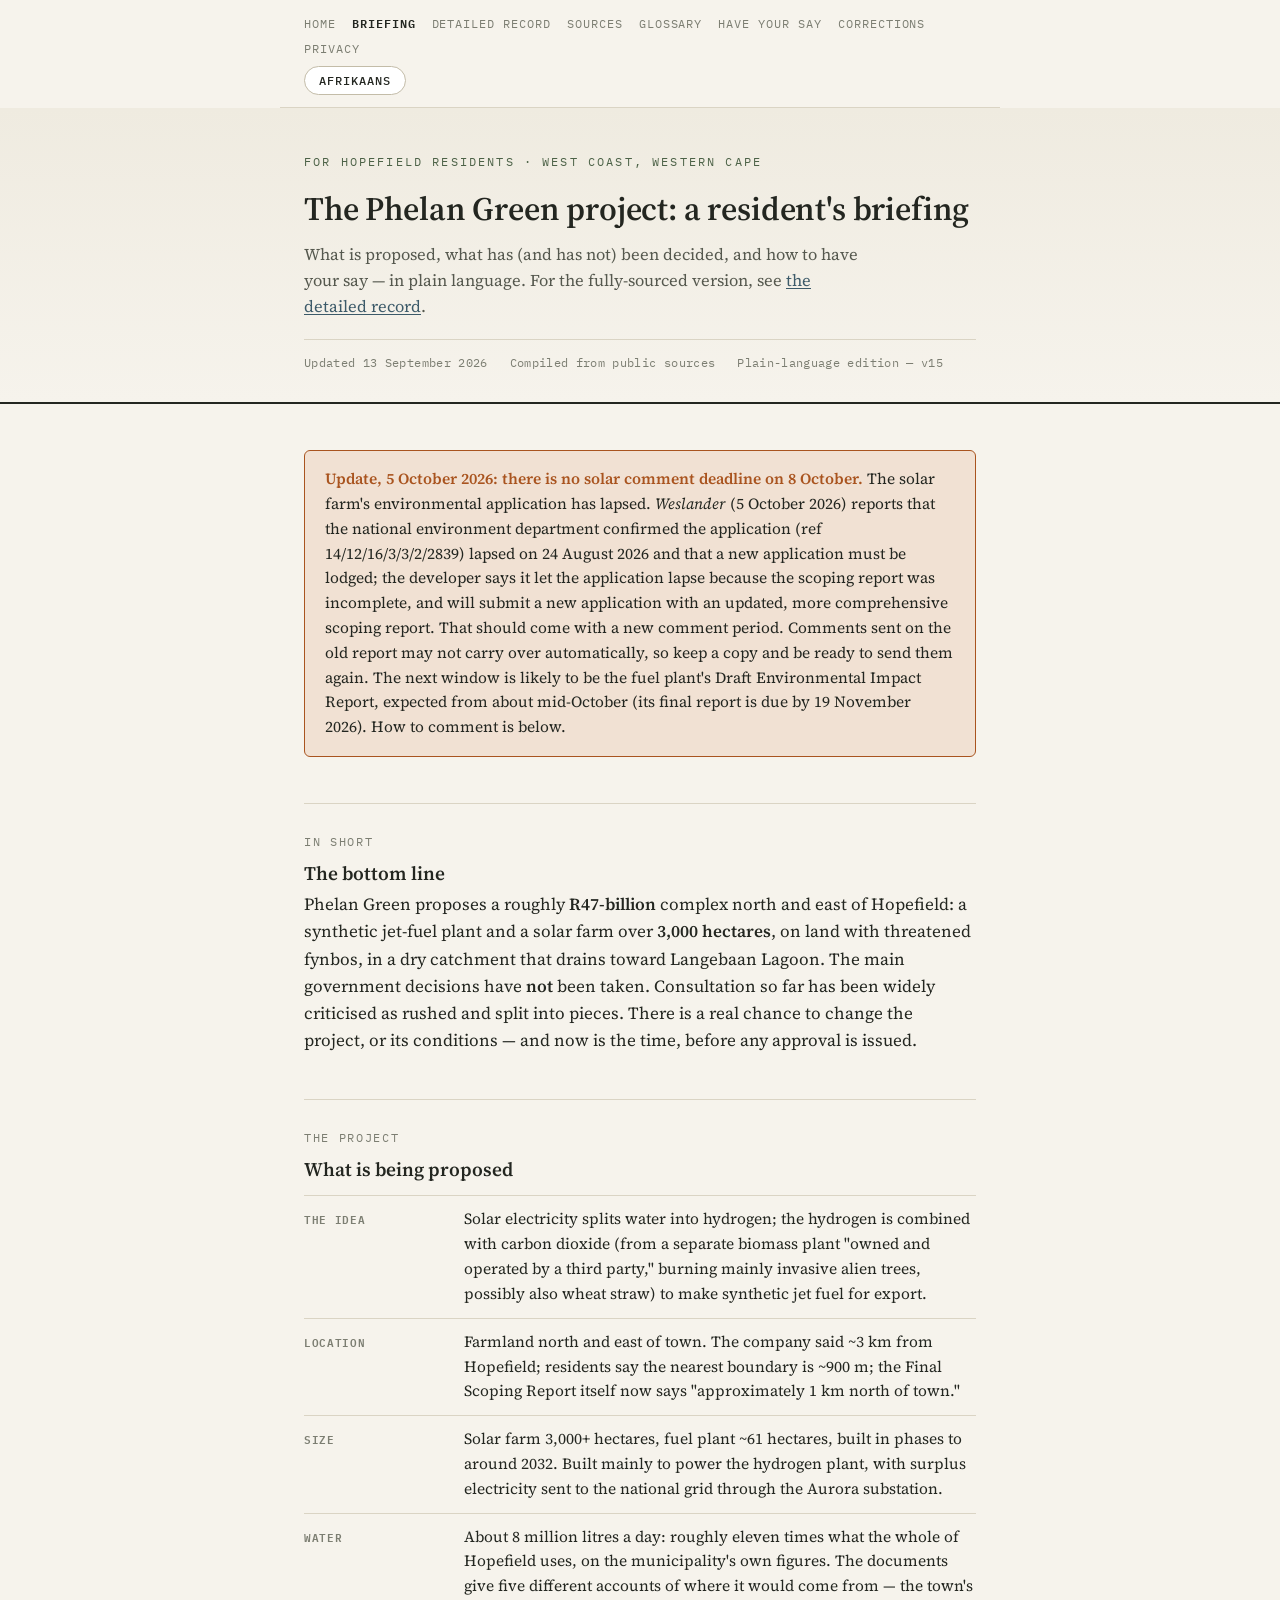
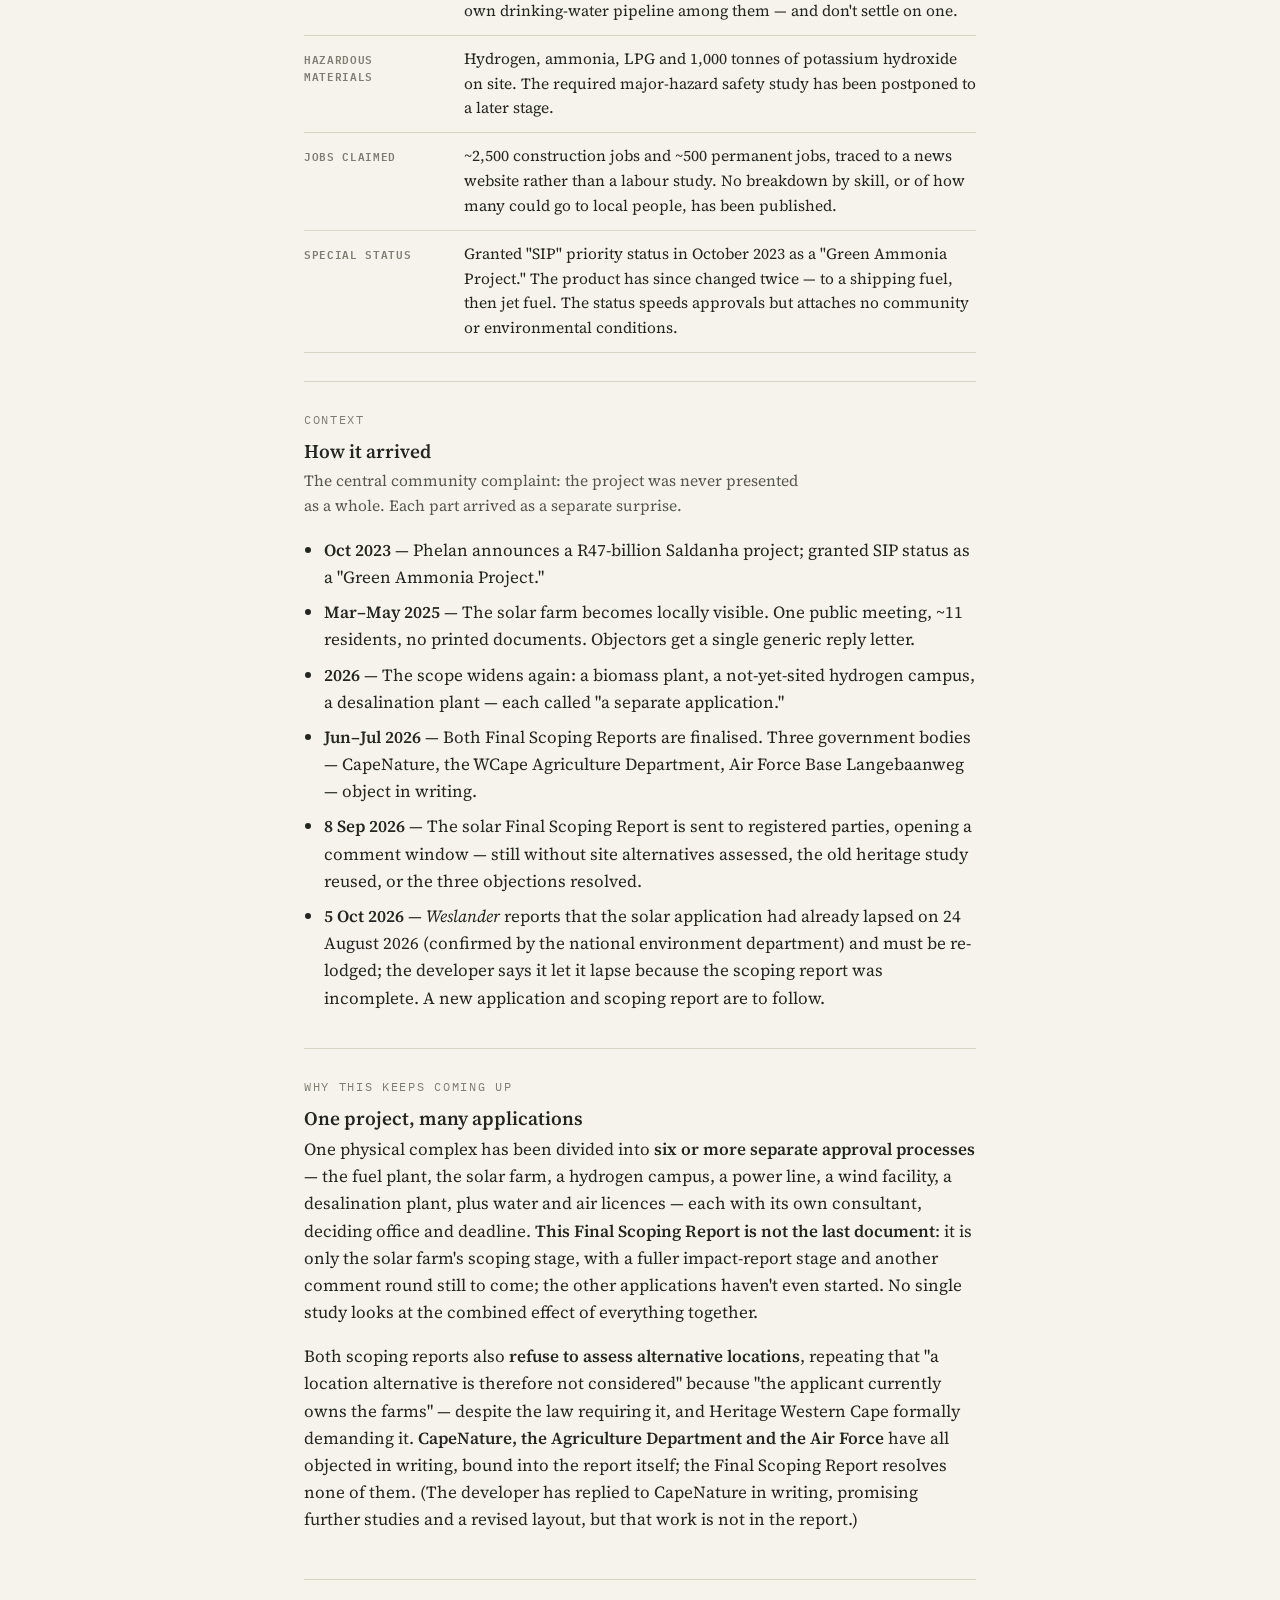
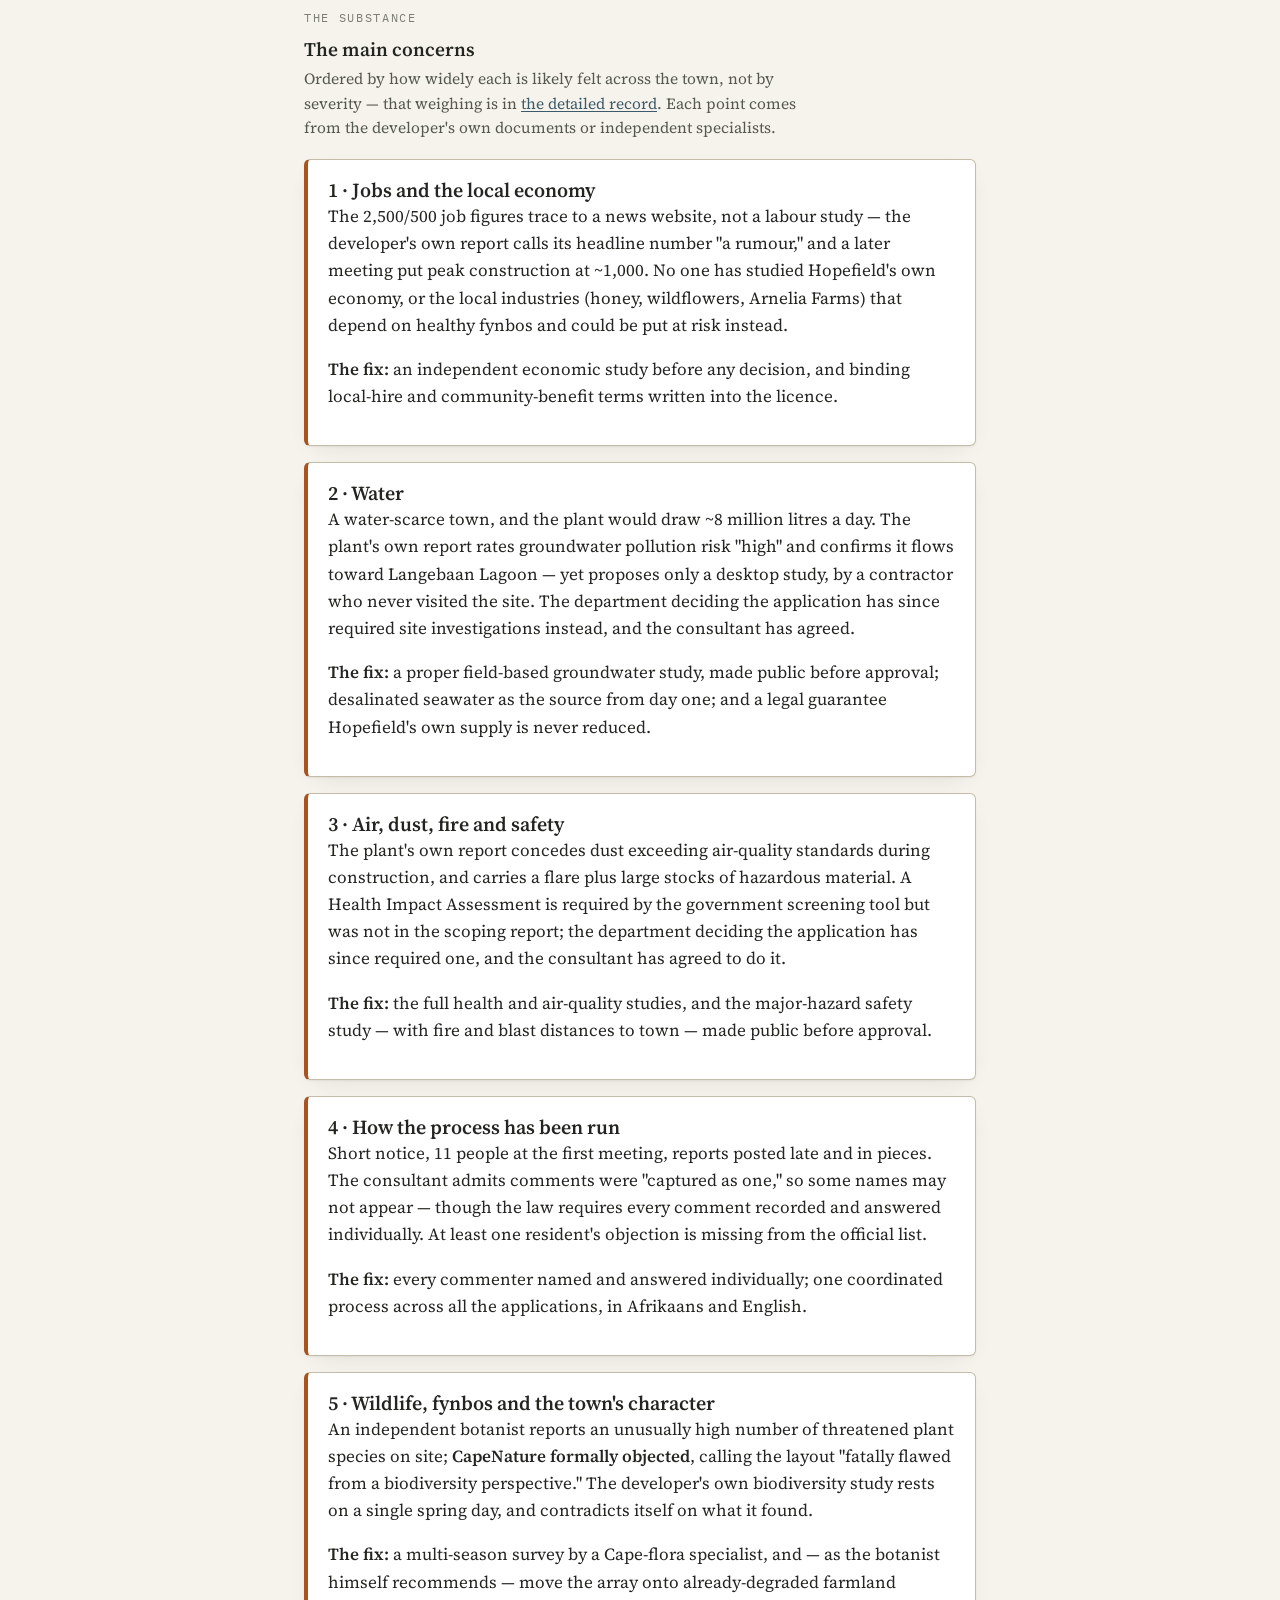
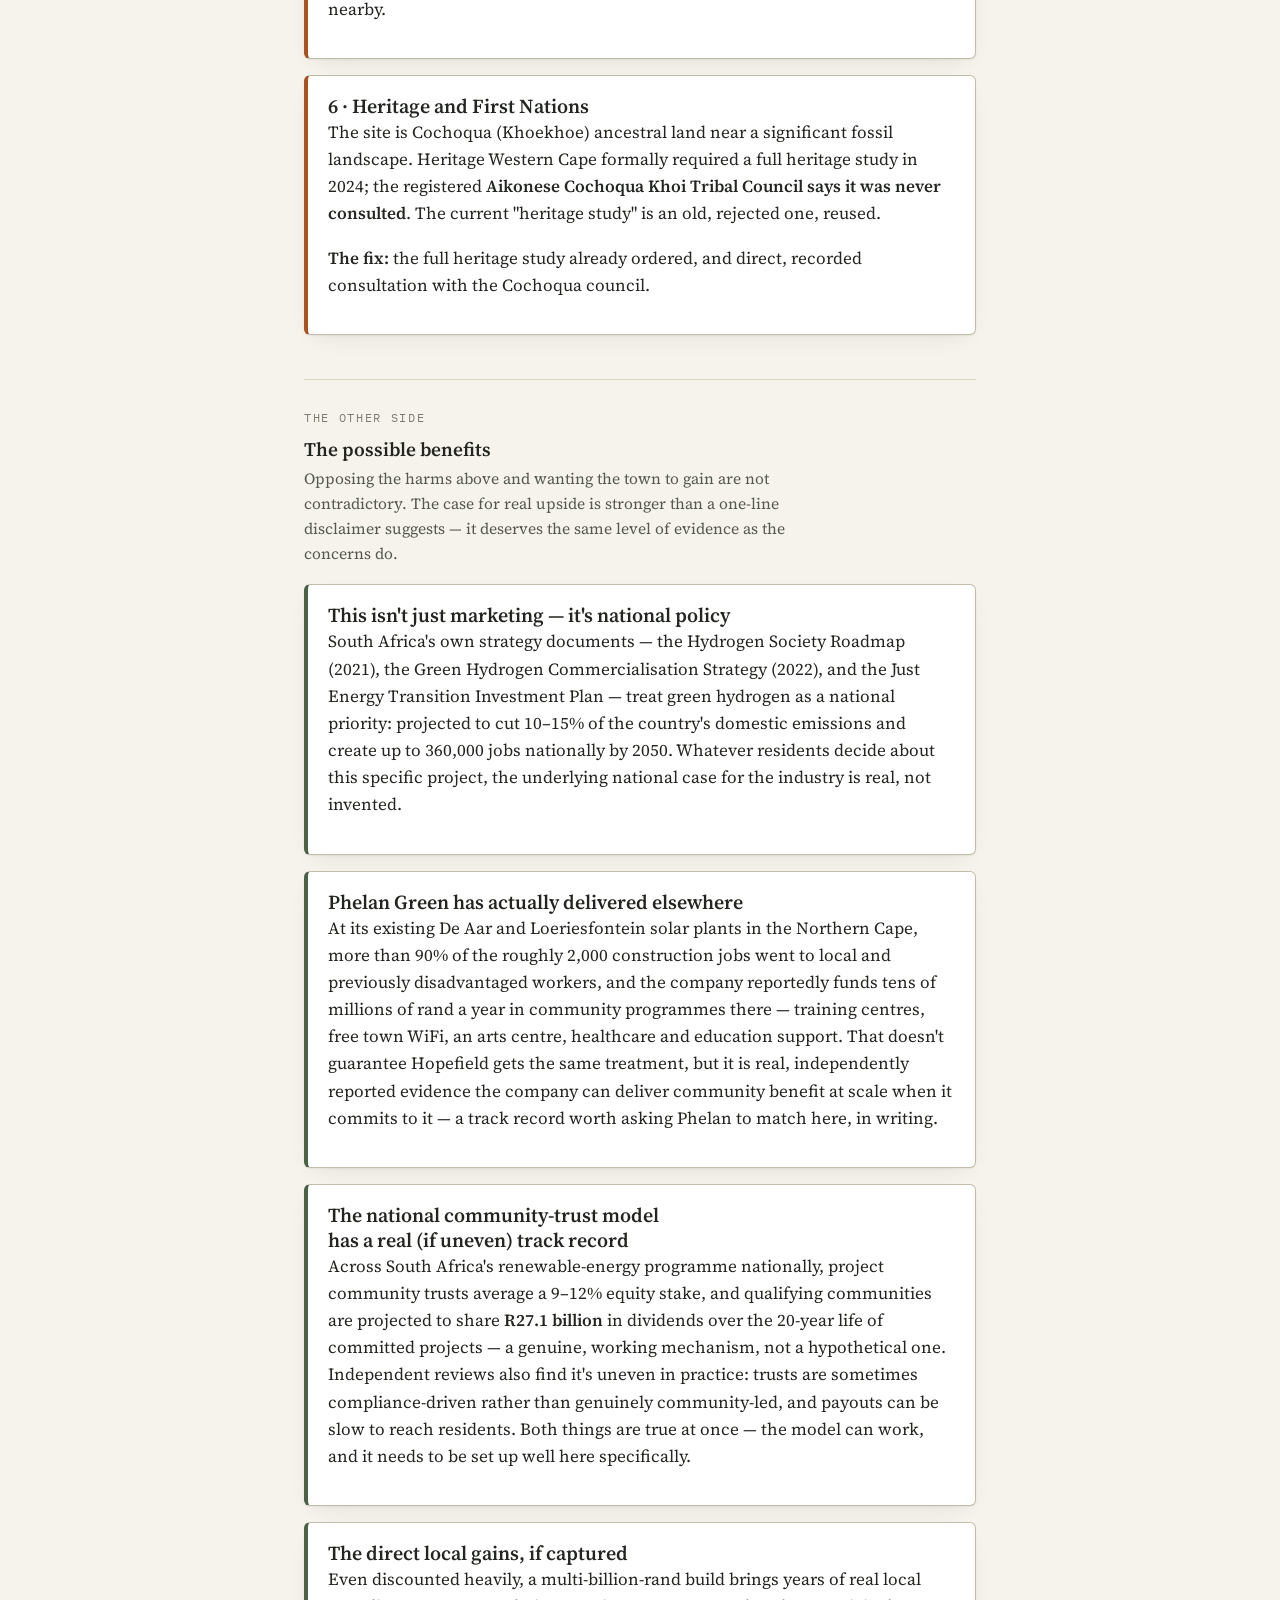
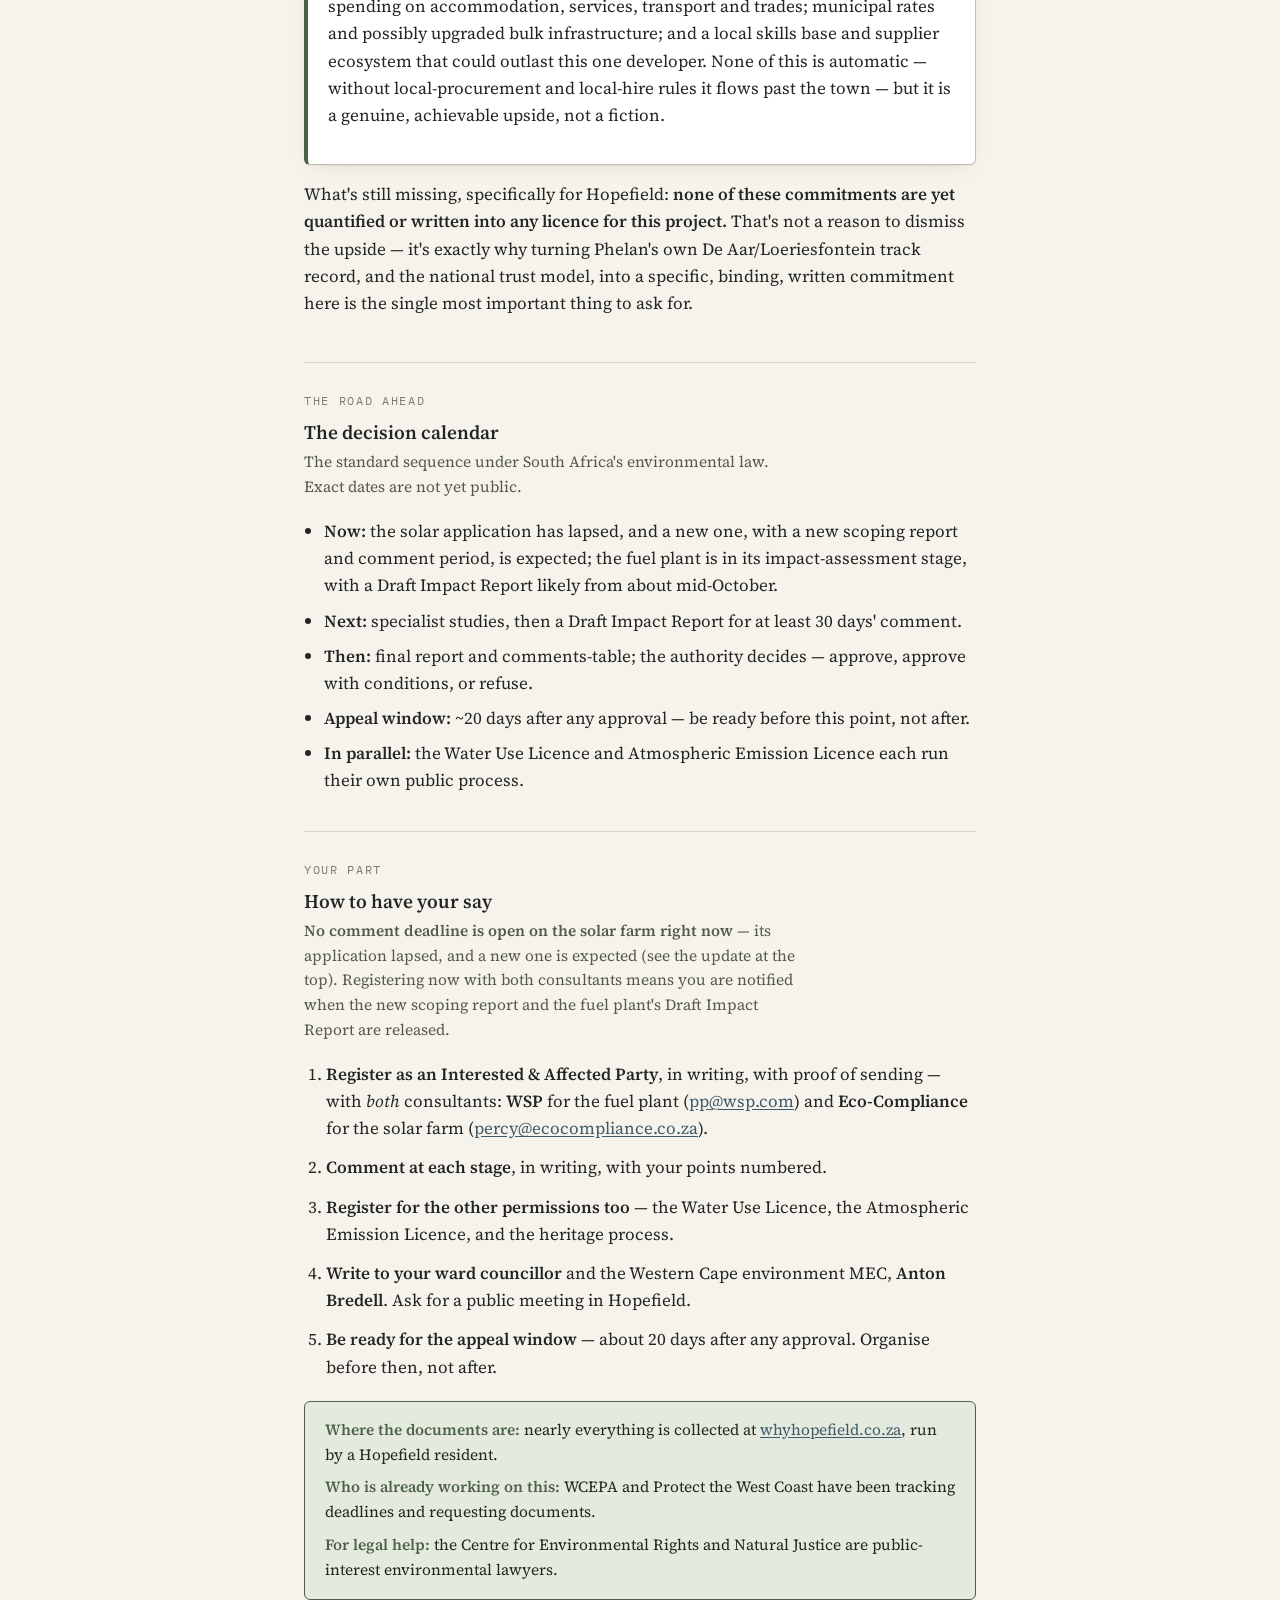
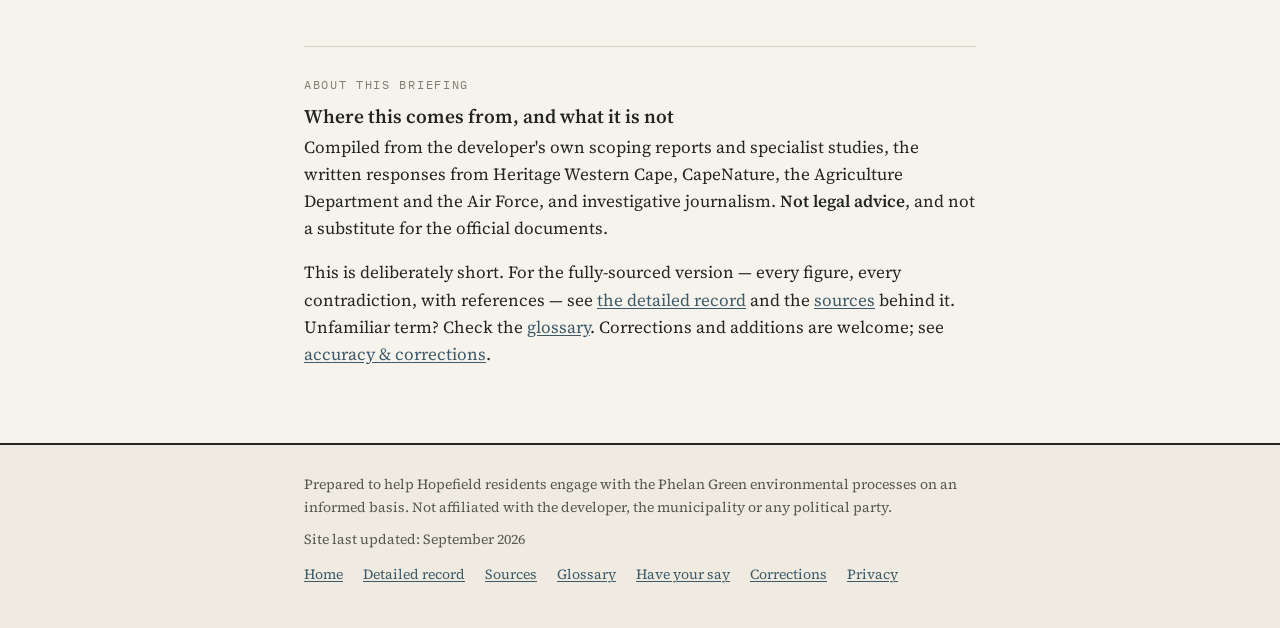
==== briefing.html @ e71d7331 "Correct water-source count, biomass description and Water Use Licence authority Water: five accounts" ====
<!doctype html>
<html lang="en">
<head>
<meta charset="utf-8">
<meta name="viewport" content="width=device-width,initial-scale=1">
<title>Hopefield Resident's Briefing</title>
<meta name="description" content="A brief, plain-language briefing for Hopefield residents on the proposed Phelan Green fuel-plant and solar development: what is proposed, what has and has not been decided, and how to take part.">
<link rel="icon" href="data:image/svg+xml,%3Csvg xmlns='http://www.w3.org/2000/svg' viewBox='0 0 100 100'%3E%3Ctext y='.9em' font-size='90'%3E%F0%9F%8C%BE%3C/text%3E%3C/svg%3E">
<link rel="preconnect" href="https://fonts.googleapis.com">
<link rel="preconnect" href="https://fonts.gstatic.com" crossorigin>
<link rel="stylesheet" href="https://fonts.googleapis.com/css2?family=Source+Serif+4:ital,opsz,wght@0,8..60,400;0,8..60,600;1,8..60,400&family=IBM+Plex+Mono:wght@400;500;600&display=swap">
<link rel="stylesheet" href="style.css">
</head>
<body>

<div class="topbar">
  <nav class="navlinks" aria-label="Site">
    <a class="home" href="index.html" lang="en">Home</a><a class="home" href="index.html" lang="af">Tuis</a>
    <a class="home" href="briefing.html" aria-current="page" lang="en">Briefing</a><a class="home" href="briefing.html" aria-current="page" lang="af">Oorsig</a>
    <a class="home" href="the-record.html" lang="en">Detailed record</a><a class="home" href="the-record.html" lang="af">Gedet. rekord</a>
    <a class="home" href="sources.html" lang="en">Sources</a><a class="home" href="sources.html" lang="af">Bronne</a>
    <a class="home" href="glossary.html" lang="en">Glossary</a><a class="home" href="glossary.html" lang="af">Woordelys</a>
    <a class="home" href="have-your-say.html" lang="en">Have your say</a><a class="home" href="have-your-say.html" lang="af">Laat jou stem hoor</a>
    <a class="home" href="corrections.html" lang="en">Corrections</a><a class="home" href="corrections.html" lang="af">Regstellings</a>
    <a class="home" href="privacy.html" lang="en">Privacy</a><a class="home" href="privacy.html" lang="af">Privaatheid</a>
  </nav>
  <button class="langbtn" id="langToggle" type="button" aria-label="Switch language">Afrikaans</button>
</div>

<header class="mast">
  <div class="mast-inner">
    <p class="kicker" lang="en">For Hopefield residents &middot; West Coast, Western Cape</p>
    <p class="kicker" lang="af">Vir Hopefield-inwoners &middot; Weskus, Wes-Kaap</p>
    <h1 class="title">
      <span lang="en">The Phelan Green project: a resident's briefing</span>
      <span lang="af">Die Phelan Green-projek: 'n inwoner-oorsig</span>
    </h1>
    <p class="standfirst">
      <span lang="en">What is proposed, what has (and has not) been decided, and how to have your say &mdash; in plain language. For the fully-sourced version, see <a href="the-record.html">the detailed record</a>.</span>
      <span lang="af">Wat voorgestel word, wat reeds (en nog nie) besluit is (nie), en hoe om jou s&ecirc; te s&ecirc; &mdash; in eenvoudige taal. Vir die weergawe met volledige bronverwysings, sien <a href="the-record.html">die gedetailleerde rekord</a>.</span>
    </p>
    <div class="mast-meta">
      <span lang="en">Updated 13 September 2026</span><span lang="af">Opgedateer 13 September 2026</span>
      <span lang="en">Compiled from public sources</span><span lang="af">Saamgestel uit openbare bronne</span>
      <span lang="en">Plain-language edition &mdash; v15</span><span lang="af">Uitgawe in eenvoudige taal &mdash; v15</span>
    </div>
  </div>
</header>

<div class="wrap">
<main>

  <section id="how">
    <div class="callout warn">
      <p style="margin:0" lang="en"><strong>Update, 5 October 2026: there is no solar comment deadline on 8 October.</strong> The solar farm's environmental application has lapsed. <em>Weslander</em> (5 October 2026) reports that the national environment department confirmed the application (ref 14/12/16/3/3/2/2839) lapsed on 24 August 2026 and that a new application must be lodged; the developer says it let the application lapse because the scoping report was incomplete, and will submit a new application with an updated, more comprehensive scoping report. That should come with a new comment period. Comments sent on the old report may not carry over automatically, so keep a copy and be ready to send them again. The next window is likely to be the fuel plant's Draft Environmental Impact Report, expected from about mid-October (its final report is due by 19 November 2026). How to comment is below.</p>
      <p style="margin:8px 0 0" lang="af"><strong>Bywerking, 5 Oktober 2026: daar is geen sperdatum vir sonplaas-kommentaar op 8 Oktober nie.</strong> Die sonplaas se omgewingsaansoek het verval. <em>Weslander</em> (5 Oktober 2026) berig dat die nasionale omgewingsdepartement bevestig het dat die aansoek (verw. 14/12/16/3/3/2/2839) op 24 Augustus 2026 verval het en dat 'n nuwe aansoek ingedien moet word; die ontwikkelaar s&ecirc; hy het die aansoek laat verval omdat die bestekverslag onvolledig was, en sal 'n nuwe aansoek met 'n bygewerkte, meer omvattende bestekverslag indien. Dit behoort met 'n nuwe kommentaartydperk gepaard te gaan. Kommentaar wat op die ou verslag gestuur is, word dalk nie outomaties oorgedra nie, so hou 'n afskrif en wees gereed om dit weer te stuur. Die volgende venster is waarskynlik die brandstof-aanleg se Konsep-omgewingsimpakverslag, wat vanaf omstreeks middel Oktober verwag word (sy finale verslag moet teen 19 November 2026 ingedien word). Hoe om kommentaar te lewer, is hieronder.</p>
    </div>
  </section>

  <section id="bottomline">
    <p class="eyebrow" lang="en">In short</p>
    <p class="eyebrow" lang="af">Kortliks</p>
    <h2 class="sec" lang="en">The bottom line</h2>
    <h2 class="sec" lang="af">Kort opsomming</h2>
    <p lang="en">Phelan Green proposes a roughly <strong>R47-billion</strong> complex north and east of Hopefield: a synthetic jet-fuel plant and a solar farm over <strong>3,000 hectares</strong>, on land with threatened fynbos, in a dry catchment that drains toward Langebaan Lagoon. The main government decisions have <strong>not</strong> been taken. Consultation so far has been widely criticised as rushed and split into pieces. There is a real chance to change the project, or its conditions &mdash; and now is the time, before any approval is issued.</p>
    <p lang="af">Phelan Green stel 'n ongeveer <strong>R47-miljard</strong> kompleks noord en oos van Hopefield voor: 'n sintetiese straalbrandstof-aanleg en 'n sonplaas van meer as <strong>3 000 hektaar</strong>, op grond met bedreigde fynbos, in 'n dro&euml; opvanggebied wat na die Langebaan-lagune afloop. Die hoof regeringsbesluite is <strong>nog nie</strong> geneem nie. Die openbare deelname tot dusver is wyd gekritiseer dat dit gehaas en in stukke opgebreek word. Daar is 'n regte kans om die projek, of sy voorwaardes, te verander &mdash; en nou is die tyd, voordat enige goedkeuring uitgereik word.</p>
  </section>

  <section id="what">
    <p class="eyebrow" lang="en">The project</p>
    <p class="eyebrow" lang="af">Die projek</p>
    <h2 class="sec" lang="en">What is being proposed</h2>
    <h2 class="sec" lang="af">Wat voorgestel word</h2>
    <dl class="factlist" lang="en">
      <div><dt>The idea</dt><dd>Solar electricity splits water into hydrogen; the hydrogen is combined with carbon dioxide (from a separate biomass plant "owned and operated by a third party," burning mainly invasive alien trees, possibly also wheat straw) to make synthetic jet fuel for export.</dd></div>
      <div><dt>Location</dt><dd>Farmland north and east of town. The company said ~3&nbsp;km from Hopefield; residents say the nearest boundary is ~900&nbsp;m; the Final Scoping Report itself now says "approximately 1&nbsp;km north of town."</dd></div>
      <div><dt>Size</dt><dd>Solar farm 3,000+&nbsp;hectares, fuel plant ~61&nbsp;hectares, built in phases to around 2032. Built mainly to power the hydrogen plant, with surplus electricity sent to the national grid through the Aurora substation.</dd></div>
      <div><dt>Water</dt><dd>About 8&nbsp;million litres a day: roughly eleven times what the whole of Hopefield uses, on the municipality's own figures. The documents give five different accounts of where it would come from &mdash; the town's own drinking-water pipeline among them &mdash; and don't settle on one.</dd></div>
      <div><dt>Hazardous materials</dt><dd>Hydrogen, ammonia, LPG and 1,000&nbsp;tonnes of potassium hydroxide on site. The required major-hazard safety study has been postponed to a later stage.</dd></div>
      <div><dt>Jobs claimed</dt><dd>~2,500 construction jobs and ~500 permanent jobs, traced to a news website rather than a labour study. No breakdown by skill, or of how many could go to local people, has been published.</dd></div>
      <div><dt>Special status</dt><dd>Granted "SIP" priority status in October 2023 as a "Green Ammonia Project." The product has since changed twice &mdash; to a shipping fuel, then jet fuel. The status speeds approvals but attaches no community or environmental conditions.</dd></div>
    </dl>
    <dl class="factlist" lang="af">
      <div><dt>Die idee</dt><dd>Sonkrag verdeel water in waterstof; die waterstof word gekombineer met koolstofdioksied (afkomstig van &rsquo;n aparte biomassa-aanleg wat deur &rsquo;n derde party besit en bedryf word, en hoofsaaklik uitheemse indringerbome, moontlik ook koringstrooi, verbrand) om sintetiese vliegtuigbrandstof vir uitvoer te vervaardig.</dd></div>
      <div><dt>Ligging</dt><dd>Plaasgrond noord en oos van die dorp. Die maatskappy het ges&ecirc; ~3&nbsp;km van Hopefield; inwoners s&ecirc; die naaste grens is ~900&nbsp;m; die Finale Bestekverslag self s&ecirc; nou "ongeveer 1&nbsp;km noord van die dorp."</dd></div>
      <div><dt>Grootte</dt><dd>Sonplaas 3 000+&nbsp;hektaar, brandstof-aanleg ~61&nbsp;hektaar, in fases gebou tot ongeveer 2032. Dit word hoofsaaklik gebou om die waterstof-aanleg van krag te voorsien, met oorskotkrag wat deur die Aurora-substasie na die nasionale kragnet gestuur word.</dd></div>
      <div><dt>Water</dt><dd>Ongeveer 8&nbsp;miljoen liter per dag: sowat elf keer meer as wat die hele Hopefield gebruik, volgens die munisipaliteit se eie syfers. Die dokumente gee vyf verskillende weergawes van waar dit vandaan sou kom &mdash; die dorp se eie drinkwaterpyplyn onder andere &mdash; en bepaal nie een nie.</dd></div>
      <div><dt>Gevaarlike materiaal</dt><dd>Waterstof, ammoniak, vloeibare petrolgas en 1 000&nbsp;ton kaliumhidroksied op die terrein. Die vereiste groot-gevaar-veiligheidstudie is na 'n latere fase uitgestel.</dd></div>
      <div><dt>Werk beweer</dt><dd>~2 500 konstruksiewerk en ~500 permanente poste, na 'n nuuswebwerf teruggevoer eerder as 'n arbeidstudie. Geen uiteensetting volgens vaardigheid, of van hoeveel aan plaaslike inwoners toegeken sou kon word, is gepubliseer nie.</dd></div>
      <div><dt>Spesiale status</dt><dd>In Oktober 2023 "SIP"-prioriteitstatus toegeken as 'n "Groenammoniakprojek." Die produk het sedertdien twee keer verander &mdash; na skeepsvaartbrandstof, toe straalbrandstof. Die status bespoedig goedkeurings maar heg geen gemeenskap- of omgewingsvoorwaardes nie.</dd></div>
    </dl>
  </section>

  <section id="history">
    <p class="eyebrow" lang="en">Context</p>
    <p class="eyebrow" lang="af">Konteks</p>
    <h2 class="sec" lang="en">How it arrived</h2>
    <h2 class="sec" lang="af">Hoe dit hier gekom het</h2>
    <p class="sec-note" lang="en">The central community complaint: the project was never presented as a whole. Each part arrived as a separate surprise.</p>
    <p class="sec-note" lang="af">Die gemeenskap se hoofklagte: die projek is nooit as 'n geheel aangebied nie. Elke deel het as 'n aparte verrassing opgedaag.</p>
    <ul class="plain">
      <li lang="en"><strong>Oct 2023</strong> &mdash; Phelan announces a R47-billion Saldanha project; granted SIP status as a "Green Ammonia Project."</li>
      <li lang="af"><strong>Okt 2023</strong> &mdash; Phelan kondig 'n R47-miljard Saldanha-projek aan; SIP-status toegeken as 'n "Groenammoniakprojek."</li>
      <li lang="en"><strong>Mar&ndash;May 2025</strong> &mdash; The solar farm becomes locally visible. One public meeting, ~11 residents, no printed documents. Objectors get a single generic reply letter.</li>
      <li lang="af"><strong>Mrt&ndash;Mei 2025</strong> &mdash; Die sonplaas word plaaslik sigbaar. Een openbare vergadering, ~11 inwoners, geen gedrukte dokumente nie. Beswaarmakers kry een generiese antwoordbrief.</li>
      <li lang="en"><strong>2026</strong> &mdash; The scope widens again: a biomass plant, a not-yet-sited hydrogen campus, a desalination plant &mdash; each called "a separate application."</li>
      <li lang="af"><strong>2026</strong> &mdash; Die omvang groei weer: &rsquo;n biomassa-aanleg, 'n waterstofkampus waarvan die ligging nog nie bepaal is nie, 'n ontsoutingsaanleg &mdash; elk as "'n aparte aansoek" genoem.</li>
      <li lang="en"><strong>Jun&ndash;Jul 2026</strong> &mdash; Both Final Scoping Reports are finalised. Three government bodies &mdash; CapeNature, the WCape Agriculture Department, Air Force Base Langebaanweg &mdash; object in writing.</li>
      <li lang="af"><strong>Jun&ndash;Jul 2026</strong> &mdash; Albei Finale Bestekverslae word gefinaliseer. Drie regeringsliggame &mdash; CapeNature, die Wes-Kaapse Departement Landbou, Lugmagbasis Langebaanweg &mdash; maak elk skriftelik beswaar.</li>
      <li lang="en"><strong>8 Sep 2026</strong> &mdash; The solar Final Scoping Report is sent to registered parties, opening a comment window &mdash; still without site alternatives assessed, the old heritage study reused, or the three objections resolved.</li>
      <li lang="en"><strong>5 Oct 2026</strong> &mdash; <em>Weslander</em> reports that the solar application had already lapsed on 24 August 2026 (confirmed by the national environment department) and must be re-lodged; the developer says it let it lapse because the scoping report was incomplete. A new application and scoping report are to follow.</li>
      <li lang="af"><strong>5 Okt 2026</strong> &mdash; <em>Weslander</em> berig dat die sonplaas-aansoek reeds op 24 Augustus 2026 verval het (bevestig deur die nasionale omgewingsdepartement) en weer ingedien moet word; die ontwikkelaar s&ecirc; hy het dit laat verval omdat die bestekverslag onvolledig was. 'n Nuwe aansoek en bestekverslag sal volg.</li>
      <li lang="af"><strong>8 Sep 2026</strong> &mdash; Die sonplaas se Finale Bestekverslag word aan geregistreerde partye gestuur, wat 'n kommentaar-venster open &mdash; steeds sonder geassesseerde terreinalternatiewe, met die ou erfenisstudie hergebruik, en die drie besware onopgelos.</li>
    </ul>
  </section>

  <section id="split">
    <p class="eyebrow" lang="en">Why this keeps coming up</p>
    <p class="eyebrow" lang="af">Hoekom dit steeds opduik</p>
    <h2 class="sec" lang="en">One project, many applications</h2>
    <h2 class="sec" lang="af">Een projek, baie aansoeke</h2>
    <p lang="en">One physical complex has been divided into <strong>six or more separate approval processes</strong> &mdash; the fuel plant, the solar farm, a hydrogen campus, a power line, a wind facility, a desalination plant, plus water and air licences &mdash; each with its own consultant, deciding office and deadline. <strong>This Final Scoping Report is not the last document</strong>: it is only the solar farm's scoping stage, with a fuller impact-report stage and another comment round still to come; the other applications haven't even started. No single study looks at the combined effect of everything together.</p>
    <p lang="af">Een fisiese kompleks is in <strong>ses of meer aparte goedkeuringsprosesse</strong> opgedeel &mdash; die brandstof-aanleg, die sonplaas, 'n waterstofkampus, 'n kraglyn, 'n wind-fasiliteit, 'n ontsoutingsaanleg, plus water- en lugvergunnings &mdash; elk met sy eie konsultant, besluitnemende kantoor en sperdatum. <strong>Hierdie Finale Bestekverslag is nie die laaste dokument nie</strong>: dit is net die sonplaas se bestek-fase, met 'n voller impakverslag-fase en nog 'n rondte kommentaar wat later kom; die ander aansoeke het nog nie begin nie. Geen enkele studie kyk na die gesamentlike effek van alles as geheel nie.</p>
    <p lang="en">Both scoping reports also <strong>refuse to assess alternative locations</strong>, repeating that "a location alternative is therefore not considered" because "the applicant currently owns the farms" &mdash; despite the law requiring it, and Heritage Western Cape formally demanding it. <strong>CapeNature, the Agriculture Department and the Air Force</strong> have all objected in writing, bound into the report itself; the Final Scoping Report resolves none of them. (The developer has replied to CapeNature in writing, promising further studies and a revised layout, but that work is not in the report.)</p>
    <p lang="af">Albei bestekverslae <strong>weier ook om alternatiewe liggings te oorweeg</strong>, en hou vol dat "'n alternatiewe ligging dus nie oorweeg word nie" omdat "die aansoeker tans die plase besit" &mdash; ten spyte daarvan dat die wet dit vereis en Erfenis Wes-Kaap dit formeel eis. <strong>CapeNature, die Departement Landbou en die Lugmag</strong> het almal skriftelik beswaar gemaak &ndash; met hierdie besware ingesluit by die verslag self; die Finale Bestekverslag los nie een daarvan op nie. (Die ontwikkelaar het skriftelik op CapeNature geantwoord en verdere studies en 'n hersiene uitleg belowe, maar daardie werk is nie in die verslag nie.)</p>
  </section>

  <section id="concerns">
    <p class="eyebrow" lang="en">The substance</p>
    <p class="eyebrow" lang="af">Die kernsake</p>
    <h2 class="sec" lang="en">The main concerns</h2>
    <h2 class="sec" lang="af">Die hoof-kwelpunte</h2>
    <p class="sec-note" lang="en">Ordered by how widely each is likely felt across the town, not by severity &mdash; that weighing is in <a href="the-record.html">the detailed record</a>. Each point comes from the developer's own documents or independent specialists.</p>
    <p class="sec-note" lang="af">Gerangskik volgens hoe wyd elkeen in die dorp gevoel word, nie volgens erns nie &mdash; daardie weging is in <a href="the-record.html">die gedetailleerde rekord</a>. Elke punt kom uit die ontwikkelaar se eie dokumente of onafhanklike spesialiste.</p>

    <div class="card flag">
      <h3 lang="en">1 &middot; Jobs and the local economy</h3>
      <h3 lang="af">1 &middot; Werk en die plaaslike ekonomie</h3>
      <p lang="en">The 2,500/500 job figures trace to a news website, not a labour study &mdash; the developer's own report calls its headline number "a rumour," and a later meeting put peak construction at ~1,000. No one has studied Hopefield's own economy, or the local industries (honey, wildflowers, Arnelia Farms) that depend on healthy fynbos and could be put at risk instead.</p>
      <p lang="af">Die 2 500/500-werksyfers word herlei na 'n nuuswebwerf, nie 'n arbeidstudie nie &mdash; die ontwikkelaar se eie verslag noem sy eie hoofsyfer "'n gerug," en 'n latere vergadering het spitskonstruksie op ~1 000 gestel. Niemand het Hopefield se eie ekonomie bestudeer nie, of die plaaslike bedrywe (heuning, veldblomme, Arnelia Farms) wat van gesonde fynbos afhang en eerder op die spel kan wees.</p>
      <p lang="en"><strong>The fix:</strong> an independent economic study before any decision, and binding local-hire and community-benefit terms written into the licence.</p>
      <p lang="af"><strong>Die oplossing:</strong> 'n onafhanklike ekonomiese studie voor enige besluit, en bindende plaaslike huur- en gemeenskapsvoordeelbepalings in die lisensie geskryf.</p>
    </div>

    <div class="card flag">
      <h3 lang="en">2 &middot; Water</h3>
      <h3 lang="af">2 &middot; Water</h3>
      <p lang="en">A water-scarce town, and the plant would draw ~8&nbsp;million litres a day. The plant's own report rates groundwater pollution risk "high" and confirms it flows toward Langebaan Lagoon &mdash; yet proposes only a desktop study, by a contractor who never visited the site. The department deciding the application has since required site investigations instead, and the consultant has agreed.</p>
      <p lang="af">'n Waterskaars dorp, en die aanleg sal ~8&nbsp;miljoen liter per dag onttrek. Die aanleg se eie verslag gradeer grondwatervervuilingsrisiko "hoog" en bevestig dit vloei na die Langebaan-lagune &mdash; en stel eintlik net 'n lessenaarstudie voor, deur 'n kontrakteur wat nooit die terrein besoek het nie. Die departement wat oor die aansoek besluit, het sedertdien eerder terreinondersoeke vereis, en die konsultant het ingestem.</p>
      <p lang="en"><strong>The fix:</strong> a proper field-based groundwater study, made public before approval; desalinated seawater as the source from day one; and a legal guarantee Hopefield's own supply is never reduced.</p>
      <p lang="af"><strong>Die oplossing:</strong> 'n regte veld-gebaseerde grondwaterstudie, openbaar gemaak voor goedkeuring; ontsoute seewater as die bron van dag een af; en 'n wetlike waarborg dat Hopefield se eie voorraad nooit verminder word nie.</p>
    </div>

    <div class="card flag">
      <h3 lang="en">3 &middot; Air, dust, fire and safety</h3>
      <h3 lang="af">3 &middot; Lug, stof, vuur en veiligheid</h3>
      <p lang="en">The plant's own report concedes dust exceeding air-quality standards during construction, and carries a flare plus large stocks of hazardous material. A Health Impact Assessment is required by the government screening tool but was not in the scoping report; the department deciding the application has since required one, and the consultant has agreed to do it.</p>
      <p lang="af">Die aanleg se eie verslag erken stof wat lugkwaliteitstandaarde tydens konstruksie oorskry, en dra 'n fakkel plus groot voorrade gevaarlike materiaal. 'n Gesondheidsimpakstudie word deur die regering se siftingsmiddel vereis, maar was nie in die bestekverslag nie; die departement wat oor die aansoek besluit, het sedertdien een vereis, en die konsultant het ingestem om dit te doen.</p>
      <p lang="en"><strong>The fix:</strong> the full health and air-quality studies, and the major-hazard safety study &mdash; with fire and blast distances to town &mdash; made public before approval.</p>
      <p lang="af"><strong>Die oplossing:</strong> die volledige gesondheids- en lugkwaliteitstudies, en die groot-gevaar-veiligheidstudie &mdash; met brand- en ontploffingsafstande tot by die dorp &mdash; openbaar gemaak voor goedkeuring.</p>
    </div>

    <div class="card flag">
      <h3 lang="en">4 &middot; How the process has been run</h3>
      <h3 lang="af">4 &middot; Hoe die proses hanteer is</h3>
      <p lang="en">Short notice, 11 people at the first meeting, reports posted late and in pieces. The consultant admits comments were "captured as one," so some names may not appear &mdash; though the law requires every comment recorded and answered individually. At least one resident's objection is missing from the official list.</p>
      <p lang="af">Kort kennisgewing, 11 mense by die eerste vergadering, verslae laat en in stukke geplaas. Die konsultant erken kommentaar is "as een vasgevang," so party name verskyn moontlik nie &mdash; alhoewel die wet vereis dat elke kommentaar individueel aangeteken en beantwoord word. Minstens een inwoner se beswaar ontbreek van die amptelike lys.</p>
      <p lang="en"><strong>The fix:</strong> every commenter named and answered individually; one coordinated process across all the applications, in Afrikaans and English.</p>
      <p lang="af"><strong>Die oplossing:</strong> elke kommentator benoem en individueel beantwoord; een geko&ouml;rdineerde proses oor al die aansoeke, in Afrikaans en Engels.</p>
    </div>

    <div class="card flag">
      <h3 lang="en">5 &middot; Wildlife, fynbos and the town's character</h3>
      <h3 lang="af">5 &middot; Wildlewe, fynbos en die dorp se karakter</h3>
      <p lang="en">An independent botanist reports an unusually high number of threatened plant species on site; <strong>CapeNature formally objected</strong>, calling the layout "fatally flawed from a biodiversity perspective." The developer's own biodiversity study rests on a single spring day, and contradicts itself on what it found.</p>
      <p lang="af">'n Onafhanklike plantkundige rapporteer 'n ongewoon ho&euml; aantal bedreigde plantspesies op die terrein; <strong>CapeNature het formeel beswaar gemaak</strong>, en noem die uitleg "fataal gebrekkig vanuit 'n biodiversiteitsoogpunt." Die ontwikkelaar se eie biodiversiteitstudie berus op een lente-dag, en weerspreek homself oor wat gevind is.</p>
      <p lang="en"><strong>The fix:</strong> a multi-season survey by a Cape-flora specialist, and &mdash; as the botanist himself recommends &mdash; move the array onto already-degraded farmland nearby.</p>
      <p lang="af"><strong>Die oplossing:</strong> 'n multi-seisoen opname deur 'n Kaapse-flora spesialis, en &mdash; soos die plantkundige self aanbeveel &mdash; verskuif die stelsel na nabygele&euml; landbougrond wat reeds agteruitgegaan het.</p>
    </div>

    <div class="card flag">
      <h3 lang="en">6 &middot; Heritage and First Nations</h3>
      <h3 lang="af">6 &middot; Erfenis en Eerste Nasies</h3>
      <p lang="en">The site is Cochoqua (Khoekhoe) ancestral land near a significant fossil landscape. Heritage Western Cape formally required a full heritage study in 2024; the registered <strong>Aikonese Cochoqua Khoi Tribal Council says it was never consulted</strong>. The current "heritage study" is an old, rejected one, reused.</p>
      <p lang="af">Die terrein is Cochoqua (Khoekhoe) voorvaderlike grond naby 'n beduidende fossiellandskap. Erfenis Wes-Kaap het in 2024 formeel 'n volledige erfenisstudie ge&euml;is; die geregistreerde <strong>Aikonese Cochoqua Khoi-stamraad s&ecirc; hulle is nooit geraadpleeg nie</strong>. Die huidige "erfenisstudie" is 'n ou, verworpe een, hergebruik.</p>
      <p lang="en"><strong>The fix:</strong> the full heritage study already ordered, and direct, recorded consultation with the Cochoqua council.</p>
      <p lang="af"><strong>Die oplossing:</strong> die volledige erfenisstudie wat reeds beveel is, en direkte, opgeneemde konsultasie met die Cochoqua-raad.</p>
    </div>
  </section>

  <section id="benefits">
    <p class="eyebrow" lang="en">The other side</p>
    <p class="eyebrow" lang="af">Die ander kant</p>
    <h2 class="sec" lang="en">The possible benefits</h2>
    <h2 class="sec" lang="af">Die moontlike voordele</h2>
    <p class="sec-note" lang="en">Opposing the harms above and wanting the town to gain are not contradictory. The case for real upside is stronger than a one-line disclaimer suggests &mdash; it deserves the same level of evidence as the concerns do.</p>
    <p class="sec-note" lang="af">Om die skade hierbo teen te staan en te wil h&ecirc; die dorp moet baat, is nie teenstrydig nie. Die saak vir werklike opwaartse potensiaal is sterker as wat 'n eenlyn-vrywaring voorstel &mdash; dit verdien dieselfde vlak van bewyse as die kwelpunte.</p>

    <div class="card good">
      <h3 lang="en">This isn't just marketing &mdash; it's national policy</h3>
      <h3 lang="af">Dit is nie net bemarking nie &mdash; dit is nasionale beleid</h3>
      <p lang="en">South Africa's own strategy documents &mdash; the Hydrogen Society Roadmap (2021), the Green Hydrogen Commercialisation Strategy (2022), and the Just Energy Transition Investment Plan &mdash; treat green hydrogen as a national priority: projected to cut 10&ndash;15% of the country's domestic emissions and create up to 360,000 jobs nationally by 2050. Whatever residents decide about this specific project, the underlying national case for the industry is real, not invented.</p>
      <p lang="af">Suid-Afrika se eie strategiedokumente &mdash; die Padkaart vir 'n Waterstofsamelewing (2021), die Strategie vir die Kommersialisering van Groenwaterstof (2022) en die Beleggingsplan vir 'n Regverdige Energie-oorgang &mdash; hanteer groenwaterstof as 'n nasionale prioriteit: na verwagting sal dit 10&ndash;15% van die land se binnelandse vrystellings verminder en tot 360 000 poste landwyd skep teen 2050. Wat inwoners ook al oor hierdie spesifieke projek besluit, die onderliggende nasionale saak vir die bedryf is werklik, nie versin nie.</p>
    </div>

    <div class="card good">
      <h3 lang="en">Phelan Green has actually delivered elsewhere</h3>
      <h3 lang="af">Phelan Green het werklik elders gelewer</h3>
      <p lang="en">At its existing De Aar and Loeriesfontein solar plants in the Northern Cape, more than 90% of the roughly 2,000 construction jobs went to local and previously disadvantaged workers, and the company reportedly funds tens of millions of rand a year in community programmes there &mdash; training centres, free town WiFi, an arts centre, healthcare and education support. That doesn't guarantee Hopefield gets the same treatment, but it is real, independently reported evidence the company can deliver community benefit at scale when it commits to it &mdash; a track record worth asking Phelan to match here, in writing.</p>
      <p lang="af">By sy bestaande De Aar- en Loeriesfontein-sonaanlegte in die Noord-Kaap het meer as 90% van die ongeveer 2 000 konstruksiewerk na plaaslike en voorheen-benadeelde werkers gegaan, en die maatskappy befonds na bewering tientalle miljoene rand per jaar aan gemeenskapsprogramme daar &mdash; opleidingsentrums, gratis WiFi in die hele dorp, 'n kunssentrum, gesondheids- en opvoedingsondersteuning. Dit waarborg nie Hopefield kry dieselfde behandeling nie, maar dit is werklike, onafhanklik gerapporteerde bewyse dat die maatskappy gemeenskapsvoordeel op skaal kan lewer wanneer dit homself daartoe verbind &mdash; 'n prestasierekord wat die moeite werd is om Phelan te vra om hier te ewenaar &ndash; en wel skriftelik.</p>
    </div>

    <div class="card good">
      <h3 lang="en">The national community-trust model has a real (if uneven) track record</h3>
      <h3 lang="af">Die nasionale gemeenskapstrust-model het 'n werklike (al is dit 'n ongelyke) rekord</h3>
      <p lang="en">Across South Africa's renewable-energy programme nationally, project community trusts average a 9&ndash;12% equity stake, and qualifying communities are projected to share <strong>R27.1&nbsp;billion</strong> in dividends over the 20-year life of committed projects &mdash; a genuine, working mechanism, not a hypothetical one. Independent reviews also find it's uneven in practice: trusts are sometimes compliance-driven rather than genuinely community-led, and payouts can be slow to reach residents. Both things are true at once &mdash; the model can work, and it needs to be set up well here specifically.</p>
      <p lang="af">Regoor Suid-Afrika se nasionale hernubare-energie-program hou projek-gemeenskapstrusts gemiddeld 'n 9&ndash;12% aandeelbelang, en gemeenskappe wat aan die vereistes voldoen, sal na verwagting <strong>R27,1&nbsp;miljard</strong> aan dividende oor die 20-jarige leeftyd van toegesegde projekte deel &mdash; 'n egte, werkende meganisme, nie 'n hipotetiese een nie. Onafhanklike hersienings vind ook dit is ongelyk in die praktyk: trusts word soms deur nakomingsvereistes gedryf eerder as dat hulle werklik deur die gemeenskap gelei word, en uitbetalings bereik inwoners dikwels stadig. Albei dinge is tegelyk waar &mdash; die model kan werk, en dit moet hier spesifiek goed opgestel word.</p>
    </div>

    <div class="card good">
      <h3 lang="en">The direct local gains, if captured</h3>
      <h3 lang="af">Die direkte plaaslike voordele, indien vasgel&ecirc;</h3>
      <p lang="en">Even discounted heavily, a multi-billion-rand build brings years of real local spending on accommodation, services, transport and trades; municipal rates and possibly upgraded bulk infrastructure; and a local skills base and supplier ecosystem that could outlast this one developer. None of this is automatic &mdash; without local-procurement and local-hire rules it flows past the town &mdash; but it is a genuine, achievable upside, not a fiction.</p>
      <p lang="af">Selfs teen groot afslag, bring 'n multi-miljard-rand bouvorm jare se werklike plaaslike besteding aan akkommodasie, dienste, vervoer en handel; munisipale tariewe en moontlik opgegradeerde grootmaatinfrastruktuur; en 'n plaaslike vaardigheidsbasis en verskaffer-ekostelsel wat langer as hierdie een ontwikkelaar kan hou. Niks hiervan is outomaties nie &mdash; sonder plaaslike-verkryging- en plaaslike-indiensnemingre&euml;ls vloei dit by die dorp verby &mdash; maar dit is egte, bereikbare opwaartse potensiaal, nie fiksie nie.</p>
    </div>

    <p lang="en">What's still missing, specifically for Hopefield: <strong>none of these commitments are yet quantified or written into any licence for this project.</strong> That's not a reason to dismiss the upside &mdash; it's exactly why turning Phelan's own De Aar/Loeriesfontein track record, and the national trust model, into a specific, binding, written commitment here is the single most important thing to ask for.</p>
    <p lang="af">Wat spesifiek vir Hopefield steeds ontbreek: <strong>geen van hierdie verbintenisse is nog gekwantifiseer of in enige lisensie vir hierdie projek geskryf nie.</strong> Dit is nie 'n rede om die potensi&euml;le voordele van die hand te wys nie &ndash; dit is presies waarom dit die allerbelangrikste vereiste is om Phelan se eie prestasierekord in De Aar/Loeriesfontein, sowel as die nasionale trustmodel, in 'n spesifieke, bindende en skriftelike verbintenis hier te omskep.</p>
  </section>

  <section id="calendar">
    <p class="eyebrow" lang="en">The road ahead</p>
    <p class="eyebrow" lang="af">Die pad vorentoe</p>
    <h2 class="sec" lang="en">The decision calendar</h2>
    <h2 class="sec" lang="af">Die besluitnemingskalender</h2>
    <p class="sec-note" lang="en">The standard sequence under South Africa's environmental law. Exact dates are not yet public.</p>
    <p class="sec-note" lang="af">Die standaardvolgorde ingevolge Suid-Afrika se omgewingswetgewing. Presiese datums is nog nie openbaar nie.</p>
    <ul class="plain">
      <li lang="en"><strong>Now:</strong> the solar application has lapsed, and a new one, with a new scoping report and comment period, is expected; the fuel plant is in its impact-assessment stage, with a Draft Impact Report likely from about mid-October.</li>
      <li lang="af"><strong>Nou:</strong> die sonplaas-aansoek het verval, en 'n nuwe een, met 'n nuwe bestekverslag en kommentaartydperk, word verwag; die brandstof-aanleg is in sy impakbepalingsfase, met 'n Konsep-impakverslag waarskynlik vanaf omstreeks middel Oktober.</li>
      <li lang="en"><strong>Next:</strong> specialist studies, then a Draft Impact Report for at least 30 days' comment.</li>
      <li lang="af"><strong>Volgende:</strong> spesialisstudies, dan 'n Konsep-impakverslag vir minstens 30 dae se kommentaar.</li>
      <li lang="en"><strong>Then:</strong> final report and comments-table; the authority decides &mdash; approve, approve with conditions, or refuse.</li>
      <li lang="af"><strong>Dan:</strong> finale verslag en kommentaartabel; die owerheid besluit &mdash; goedkeuring, goedkeuring met voorwaardes of weier.</li>
      <li lang="en"><strong>Appeal window:</strong> ~20 days after any approval &mdash; be ready before this point, not after.</li>
      <li lang="af"><strong>App&egrave;l-venster:</strong> ~20 dae na enige goedkeuring &mdash; wees gereed v&oacute;&oacute;r hierdie punt, nie daarna nie.</li>
      <li lang="en"><strong>In parallel:</strong> the Water Use Licence and Atmospheric Emission Licence each run their own public process.</li>
      <li lang="af"><strong>Terselfdertyd:</strong> die Watergebruiklisensie en Lisensie vir Atmosferiese Emissies het elk hul eie openbare proses.</li>
    </ul>
  </section>

  <section id="engage">
    <p class="eyebrow" lang="en">Your part</p>
    <p class="eyebrow" lang="af">Jou deel</p>
    <h2 class="sec" lang="en">How to have your say</h2>
    <h2 class="sec" lang="af">Hoe om jou s&ecirc; te s&ecirc;</h2>
    <p class="sec-note" lang="en"><strong>No comment deadline is open on the solar farm right now</strong> &mdash; its application lapsed, and a new one is expected (see the update at the top). Registering now with both consultants means you are notified when the new scoping report and the fuel plant's Draft Impact Report are released.</p>
    <p class="sec-note" lang="af"><strong>Daar is tans geen kommentaar-sperdatum op die sonplaas nie</strong> &mdash; sy aansoek het verval, en 'n nuwe een word verwag (sien die bywerking bo-aan). As jy nou by albei konsultante registreer, word jy in kennis gestel wanneer die nuwe bestekverslag en die brandstof-aanleg se Konsep-impakverslag vrygestel word.</p>
    <ol class="step-list">
      <li lang="en"><strong>Register as an Interested &amp; Affected Party</strong>, in writing, with proof of sending &mdash; with <em>both</em> consultants: <strong>WSP</strong> for the fuel plant (<a href="mailto:pp@wsp.com">pp@wsp.com</a>) and <strong>Eco-Compliance</strong> for the solar farm (<a href="mailto:percy@ecocompliance.co.za">percy@ecocompliance.co.za</a>).</li>
      <li lang="af"><strong>Registreer as 'n Belanghebbende en Geaffekteerde Party</strong>, skriftelik, met bewys van versending &mdash; by <em>albei</em> konsultante: <strong>WSP</strong> vir die brandstof-aanleg (<a href="mailto:pp@wsp.com">pp@wsp.com</a>) en <strong>Eco-Compliance</strong> vir die sonplaas (<a href="mailto:percy@ecocompliance.co.za">percy@ecocompliance.co.za</a>).</li>
      <li lang="en"><strong>Comment at each stage</strong>, in writing, with your points numbered.</li>
      <li lang="af"><strong>Lewer kommentaar by elke fase</strong>, skriftelik, met jou punte genommer.</li>
      <li lang="en"><strong>Register for the other permissions too</strong> &mdash; the Water Use Licence, the Atmospheric Emission Licence, and the heritage process.</li>
      <li lang="af"><strong>Registreer ook vir die ander vergunnings</strong> &mdash; die Watergebruiklisensie, die Lisensie vir Atmosferiese Emissies, en die erfenisproses.</li>
      <li lang="en"><strong>Write to your ward councillor</strong> and the Western Cape environment MEC, <strong>Anton Bredell</strong>. Ask for a public meeting in Hopefield.</li>
      <li lang="af"><strong>Skryf aan jou wyksraadslid</strong> en die LUR vir Omgewingsake, <strong>Anton Bredell</strong>. Vra vir 'n openbare vergadering in Hopefield.</li>
      <li lang="en"><strong>Be ready for the appeal window</strong> &mdash; about 20 days after any approval. Organise before then, not after.</li>
      <li lang="af"><strong>Wees gereed vir die app&egrave;l-venster</strong> &mdash; ongeveer 20 dae na enige goedkeuring. Re&euml;l dit voor daardie tyd, nie daarna nie.</li>
    </ol>

    <div class="callout" style="margin-top:20px">
      <p style="margin:0 0 8px" lang="en"><strong>Where the documents are:</strong> nearly everything is collected at <a href="https://www.whyhopefield.co.za/">whyhopefield.co.za</a>, run by a Hopefield resident.</p>
      <p style="margin:0 0 8px" lang="af"><strong>Waar die dokumente is:</strong> byna alles is versamel by <a href="https://www.whyhopefield.co.za/">whyhopefield.co.za</a>, bestuur deur 'n Hopefield-inwoner.</p>
      <p style="margin:0 0 8px" lang="en"><strong>Who is already working on this:</strong> WCEPA and Protect the West Coast have been tracking deadlines and requesting documents.</p>
      <p style="margin:0 0 8px" lang="af"><strong>Wie werk reeds hieraan:</strong> WCEPA en Protect the West Coast hou reeds sperdatums dop en versoek dokumente.</p>
      <p style="margin:0" lang="en"><strong>For legal help:</strong> the Centre for Environmental Rights and Natural Justice are public-interest environmental lawyers.</p>
      <p style="margin:0" lang="af"><strong>Vir regshulp:</strong> die Centre for Environmental Rights en Natural Justice is openbare-belang omgewingsprokureurs.</p>
    </div>
  </section>

  <section id="about">
    <p class="eyebrow" lang="en">About this briefing</p>
    <p class="eyebrow" lang="af">Oor hierdie oorsig</p>
    <h2 class="sec" lang="en">Where this comes from, and what it is not</h2>
    <h2 class="sec" lang="af">Waar dit vandaan kom, en wat dit nie is nie</h2>
    <p lang="en">Compiled from the developer's own scoping reports and specialist studies, the written responses from Heritage Western Cape, CapeNature, the Agriculture Department and the Air Force, and investigative journalism. <strong>Not legal advice</strong>, and not a substitute for the official documents.</p>
    <p lang="af">Saamgestel uit die ontwikkelaar se eie bestekverslae en spesialisstudies, die skriftelike antwoorde van Erfenis Wes-Kaap, CapeNature, die Departement Landbou en die Suid-Afrikaanse Lugmag, en ondersoekende joernalistiek. <strong>Nie regsadvies nie</strong>, en nie 'n plaasvervanger vir die amptelike dokumente nie.</p>
    <p lang="en">This is deliberately short. For the fully-sourced version &mdash; every figure, every contradiction, with references &mdash; see <a href="the-record.html">the detailed record</a> and the <a href="sources.html">sources</a> behind it. Unfamiliar term? Check the <a href="glossary.html">glossary</a>. Corrections and additions are welcome; see <a href="corrections.html">accuracy &amp; corrections</a>.</p>
    <p lang="af">Dit is doelbewus kort. Vir die weergawe met volledige bronverwysings &mdash; elke syfer, elke teenstrydigheid, met bronne &mdash; sien <a href="the-record.html">die gedetailleerde rekord</a> en die <a href="sources.html">bronne</a> daaragter. Onbekende term? Kyk na die <a href="glossary.html">woordelys</a>. Regstellings en byvoegings is welkom; sien <a href="corrections.html">akkuraatheid &amp; regstellings</a>.</p>
  </section>

</main>
</div>

<footer>
  <div class="footer-inner">
    <p class="disc" lang="en">Prepared to help Hopefield residents engage with the Phelan Green environmental processes on an informed basis. Not affiliated with the developer, the municipality or any political party.</p>
    <p class="disc" lang="af">Saamgestel om Hopefield-inwoners te help om ingelig aan die Phelan Green-omgewingsprosesse deel te neem. Nie verbonde aan die ontwikkelaar, die munisipaliteit of enige politieke party nie.</p>
    <p class="disc" style="margin-top:8px">
      <span lang="en">Site last updated: </span><span lang="af">Webwerf laas opgedateer: </span><span id="siteUpdated">September 2026</span>
    </p>
    <nav>
      <a href="index.html" lang="en">Home</a><a href="index.html" lang="af">Tuis</a>
      <a href="the-record.html" lang="en">Detailed record</a><a href="the-record.html" lang="af">Gedetailleerde rekord</a>
      <a href="sources.html" lang="en">Sources</a><a href="sources.html" lang="af">Bronne</a>
      <a href="glossary.html" lang="en">Glossary</a><a href="glossary.html" lang="af">Woordelys</a>
      <a href="have-your-say.html" lang="en">Have your say</a><a href="have-your-say.html" lang="af">Laat jou stem hoor</a>
      <a href="corrections.html" lang="en">Corrections</a><a href="corrections.html" lang="af">Regstellings</a>
      <a href="privacy.html" lang="en">Privacy</a><a href="privacy.html" lang="af">Privaatheid</a>
    </nav>
  </div>
</footer>

<script src="site.js"></script>
</body>
</html>
---- style.css ----
/* ============================================================
   Phelan Green / Hopefield -- shared site style
   House style carried over from the Resident's Briefing.
   ============================================================ */

:root{
  --paper:#F6F3EC;
  --surface:#FFFFFF;
  --surface-sunk:#EFEBE0;
  --ink:#232620;
  --ink-soft:#55584E;
  --ink-faint:#7C7E72;
  --rule:#DAD4C4;
  --rule-strong:#C3BCA8;
  --green:#4C6247;
  --green-soft:#E4EADE;
  --slate:#3C5A69;
  --slate-soft:#DEE7EB;
  --ochre:#A9541F;
  --ochre-soft:#F1E1D3;
  --gold:#8A6D1E;
  --shadow:0 1px 2px rgba(35,38,32,.06),0 8px 24px -12px rgba(35,38,32,.14);
}
@media (prefers-color-scheme:dark){
  :root:not([data-theme="light"]){
    --paper:#181A15;
    --surface:#22251E;
    --surface-sunk:#1E211A;
    --ink:#E9E6DA;
    --ink-soft:#B4B3A4;
    --ink-faint:#8C8B7C;
    --rule:#343830;
    --rule-strong:#454A3F;
    --green:#9DB78F;
    --green-soft:#2A3326;
    --slate:#8FB2C1;
    --slate-soft:#22322F;
    --ochre:#DB8A54;
    --ochre-soft:#3A2A1E;
    --gold:#C7A852;
    --shadow:0 1px 2px rgba(0,0,0,.3),0 10px 28px -14px rgba(0,0,0,.6);
  }
}

*{box-sizing:border-box}
html{-webkit-text-size-adjust:100%}
body{
  margin:0;
  background:var(--paper);
  color:var(--ink);
  font-family:"Source Serif 4",Georgia,"Times New Roman",serif;
  font-size:17px;
  line-height:1.6;
  -webkit-font-smoothing:antialiased;
  overflow-wrap:break-word;
}
.wrap{max-width:720px;margin:0 auto;padding:0 24px}

h1,h2,h3,h4{font-family:"Source Serif 4",Georgia,"Times New Roman",serif;font-weight:600;line-height:1.25;text-wrap:balance;margin:0}
p{margin:0 0 1em}
a{color:var(--slate);text-underline-offset:2px}
strong{font-weight:600}
small{font-size:13.5px;color:var(--ink-soft)}

.eyebrow{
  font-family:"IBM Plex Mono",ui-monospace,SFMono-Regular,Menlo,monospace;
  font-size:12px;letter-spacing:.14em;text-transform:uppercase;color:var(--ink-faint);
  margin:0 0 10px;
}

/* ---- masthead ---- */
header.mast{
  border-bottom:2px solid var(--ink);
  background:linear-gradient(180deg,var(--surface-sunk),var(--paper));
}
.mast-inner{padding:44px 24px 30px;max-width:720px;margin:0 auto}
.mast .kicker{
  font-family:"IBM Plex Mono",ui-monospace,monospace;
  font-size:12px;letter-spacing:.18em;text-transform:uppercase;color:var(--green);
  margin:0 0 16px;
}
h1.title{font-size:clamp(1.6rem,3.6vw,2.05rem);letter-spacing:-.005em;margin:0 0 .4em}
.standfirst{font-size:1.03rem;color:var(--ink-soft);max-width:62ch;margin:0}

/* document metadata strip under the masthead (date, provenance, version) */
.mast-meta{
  margin-top:18px;padding-top:14px;border-top:1px solid var(--rule);
  display:flex;flex-wrap:wrap;gap:4px 22px;
  font-family:"IBM Plex Mono",ui-monospace,monospace;font-size:11.5px;
  letter-spacing:.03em;color:var(--ink-faint);
}

/* ---- top navigation + language toggle ---- */
.topbar{
  display:flex;flex-wrap:wrap;justify-content:space-between;align-items:center;gap:8px 16px;
  max-width:720px;margin:0 auto;padding:14px 24px 12px;
  border-bottom:1px solid var(--rule);
}
.topbar .navlinks{display:flex;flex-wrap:wrap;gap:6px 16px;align-items:center;flex:1 1 auto}
.topbar .home{
  font-family:"IBM Plex Mono",monospace;font-size:12px;letter-spacing:.08em;
  text-transform:uppercase;color:var(--ink-faint);text-decoration:none;white-space:nowrap;
}
.topbar .home:hover{color:var(--green)}
.topbar .home[aria-current="page"]{color:var(--ink);font-weight:600}
.langbtn{
  font-family:"IBM Plex Mono",monospace;font-size:12px;font-weight:500;letter-spacing:.08em;
  border:1.5px solid var(--rule-strong);background:var(--surface);color:var(--ink);
  border-radius:20px;padding:6px 14px;cursor:pointer;white-space:nowrap;text-transform:uppercase;
}
.langbtn:hover{border-color:var(--green)}

/* draft-translation banner */
.draftbar{
  background:var(--ochre-soft);color:var(--ochre);
  font-size:13.5px;font-weight:500;text-align:center;padding:8px 18px;
}
/* one language visible at a time */
body:not(.af) [lang="af"]{display:none}
body.af [lang="en"]{display:none}
body:not(.af) .draftbar{display:none}

/* ---- sections & cards ---- */
main{padding-bottom:20px}
section{padding:28px 0;border-bottom:1px solid var(--rule)}
section:last-of-type{border-bottom:0}
h2.sec{font-size:1.2rem;margin:0 0 6px;letter-spacing:0}
.sec-note{color:var(--ink-soft);margin:0 0 18px;max-width:62ch;font-size:.97rem}
h3.sub{font-size:1.03rem;margin:20px 0 5px}

/* fact rows -- a label/value list for information-sheet style sections */
dl.factlist{margin:14px 0 0;border-top:1px solid var(--rule)}
dl.factlist > div{
  display:grid;grid-template-columns:140px 1fr;gap:4px 20px;
  padding:11px 0;border-bottom:1px solid var(--rule);
}
dl.factlist dt{
  font-family:"IBM Plex Mono",ui-monospace,monospace;font-size:11px;
  letter-spacing:.06em;text-transform:uppercase;color:var(--ink-faint);
  font-weight:600;padding-top:3px;
}
dl.factlist dd{margin:0;font-size:.97rem}
@media(max-width:560px){
  dl.factlist > div{grid-template-columns:1fr;gap:2px}
  dl.factlist dt{padding-top:0}
}

.card{
  background:var(--surface);border:1px solid var(--rule-strong);border-radius:6px;
  padding:18px 20px;box-shadow:var(--shadow);margin:16px 0;
}
.card.flag{border-left:4px solid var(--ochre)}
.card.good{border-left:4px solid var(--green)}
.card.ask{border-left:4px solid var(--slate)}
.card h3,.card h4{margin-top:0}
.card p:last-child{margin-bottom:0}

/* big call-to-action links */
.actions{display:flex;flex-direction:column;gap:14px;margin:20px 0 4px}
a.action{
  display:block;text-decoration:none;color:var(--ink);
  background:var(--surface);border:1px solid var(--rule-strong);border-radius:8px;
  border-left:5px solid var(--green);
  padding:20px 22px;box-shadow:var(--shadow);
}
a.action:hover{border-left-color:var(--ochre);transform:translateY(-1px)}
a.action .h{font-family:"Source Serif 4",Georgia,serif;font-size:1.08rem;font-weight:600;display:block;margin:0 0 4px}
a.action .d{color:var(--ink-soft);font-size:.95rem}
a.action .arrow{color:var(--green);font-weight:600}

.btn{
  display:inline-flex;align-items:center;justify-content:center;gap:8px;
  font-family:"Source Serif 4",Georgia,serif;font-size:16px;font-weight:600;text-decoration:none;
  min-height:50px;padding:12px 22px;border-radius:8px;border:1.5px solid var(--green);
  background:var(--green);color:var(--paper);cursor:pointer;
}
.btn:hover{background:#3d4f39}
.btn.ghost{background:var(--surface);color:var(--ink);border-color:var(--rule-strong)}
.btn.ghost:hover{border-color:var(--green)}
@media (prefers-color-scheme:dark){
  :root:not([data-theme="light"]) .btn{color:#181A15}
}

/* survey embed */
.embed{
  margin:18px 0;border:1px solid var(--rule-strong);border-radius:8px;overflow:hidden;
  background:var(--surface);
}
.embed iframe{display:block;width:100%;height:1100px;border:0}
.embed .fallback{padding:16px 20px;font-size:15px;color:var(--ink-soft);border-top:1px solid var(--rule)}

/* callout */
.callout{
  background:var(--green-soft);border:1px solid var(--green);border-radius:6px;
  padding:16px 20px;margin:18px 0;font-size:15.5px;
}
.callout strong{color:var(--green)}
.callout.warn{background:var(--ochre-soft);border-color:var(--ochre)}
.callout.warn strong{color:var(--ochre)}

/* placeholder marker (visible until config is filled in) */
.todo{
  display:inline-block;background:#ffe9c7;color:#8a4b00;
  font-family:"IBM Plex Mono",monospace;font-size:12px;font-weight:600;
  padding:2px 7px;border-radius:4px;border:1px dashed #c98a3c;
}

/* ---- footer ---- */
footer{
  border-top:2px solid var(--ink);background:var(--surface-sunk);
  margin-top:10px;
}
.footer-inner{max-width:720px;margin:0 auto;padding:28px 24px 40px}
footer .disc{font-size:14px;color:var(--ink-soft);margin:0 0 10px}
footer nav a{color:var(--slate);font-size:14px;margin-right:16px;display:inline-block}

ul.plain{margin:8px 0 0;padding:0 0 0 20px}
ul.plain li{margin:0 0 8px}

.step-list{margin:8px 0 0;padding:0 0 0 22px}
.step-list li{margin:0 0 12px}

@media (prefers-reduced-motion:reduce){*{animation:none!important;transition:none!important}}
:where(a,button,input,textarea,label):focus-visible{outline:2px solid var(--slate);outline-offset:2px;border-radius:4px}
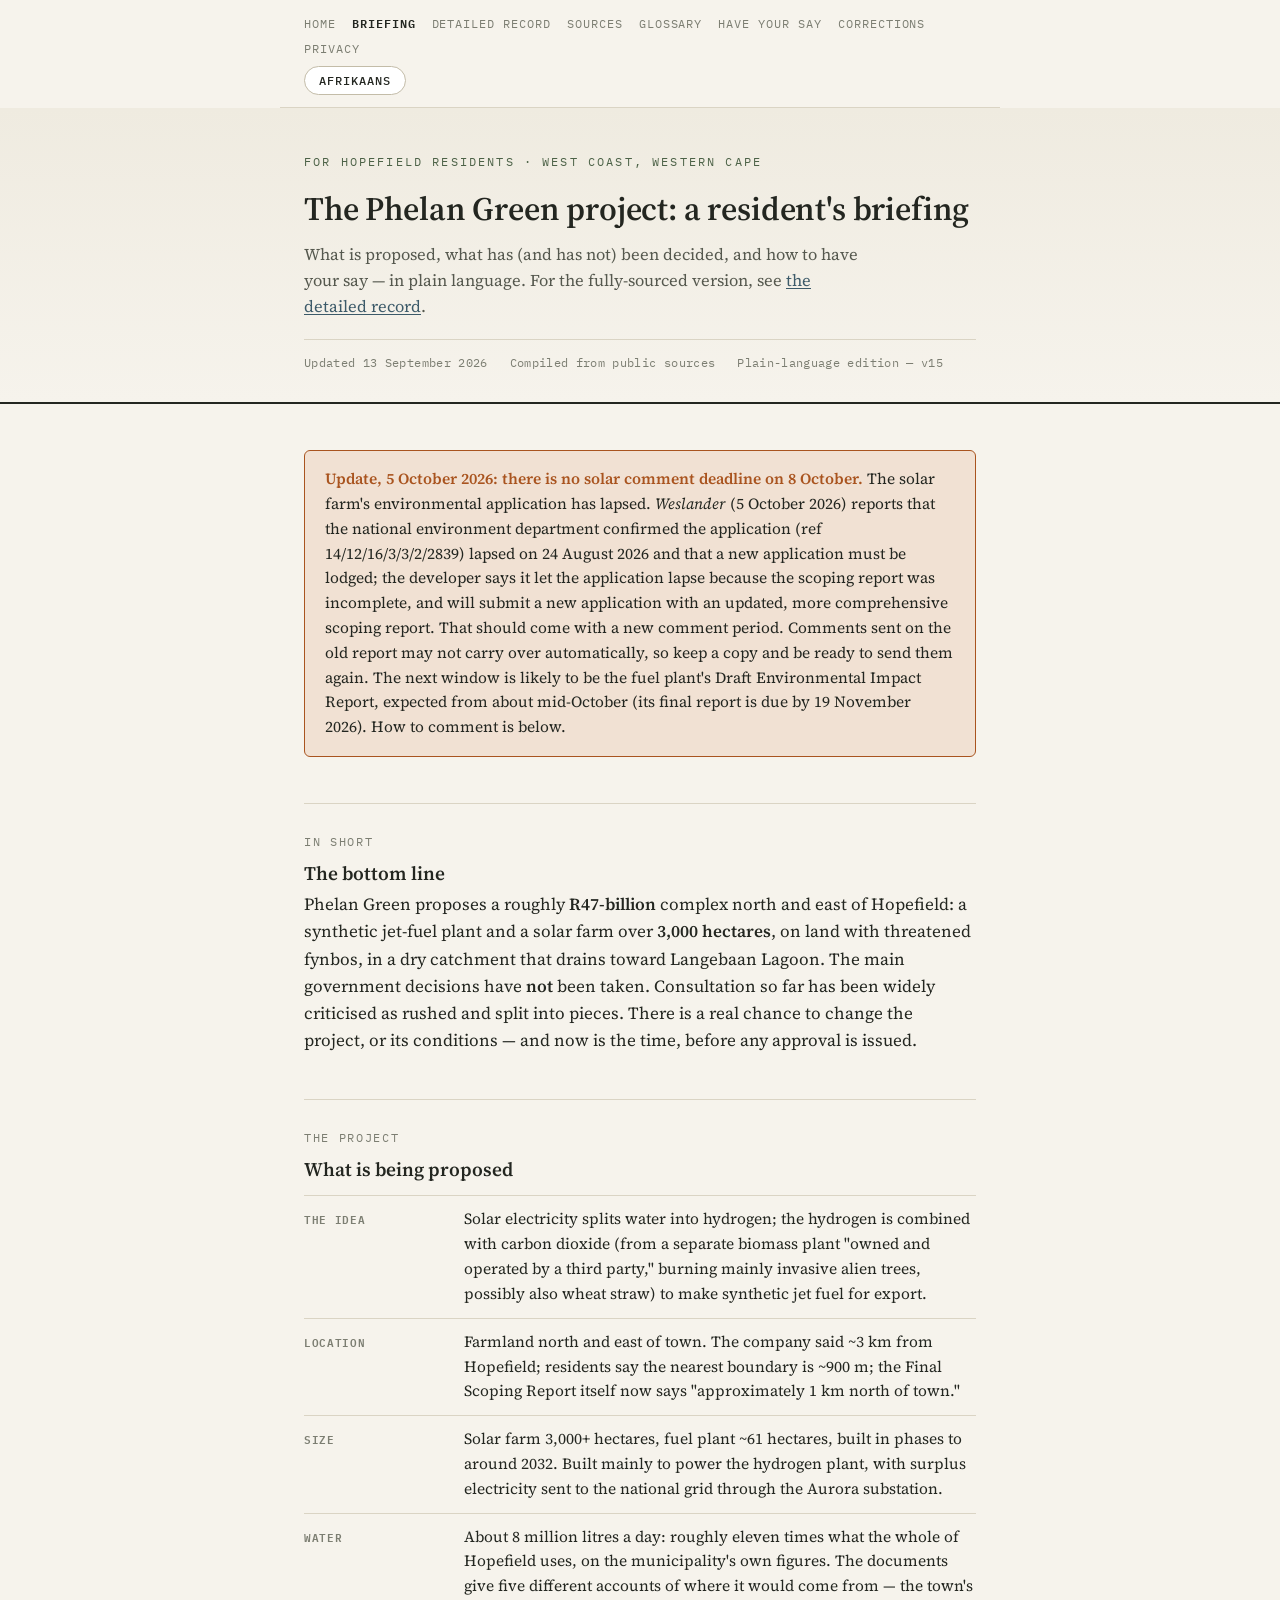
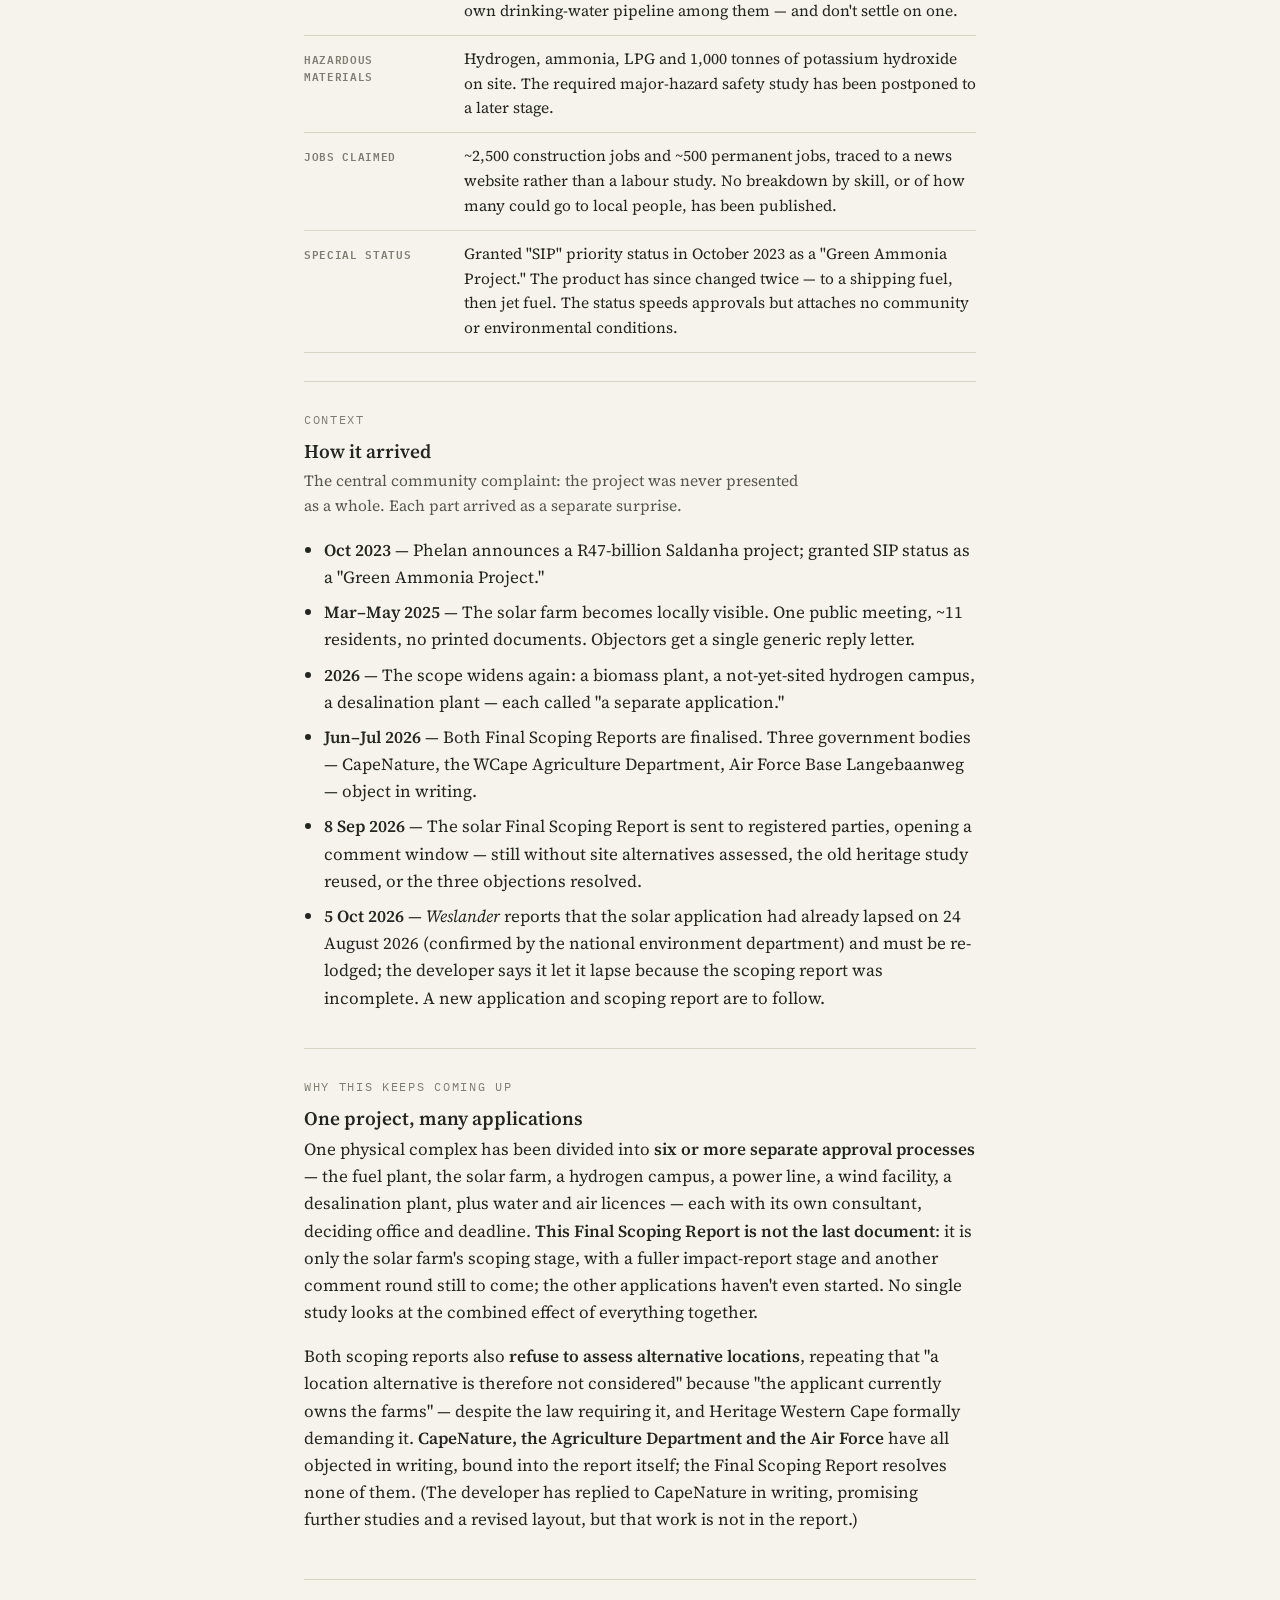
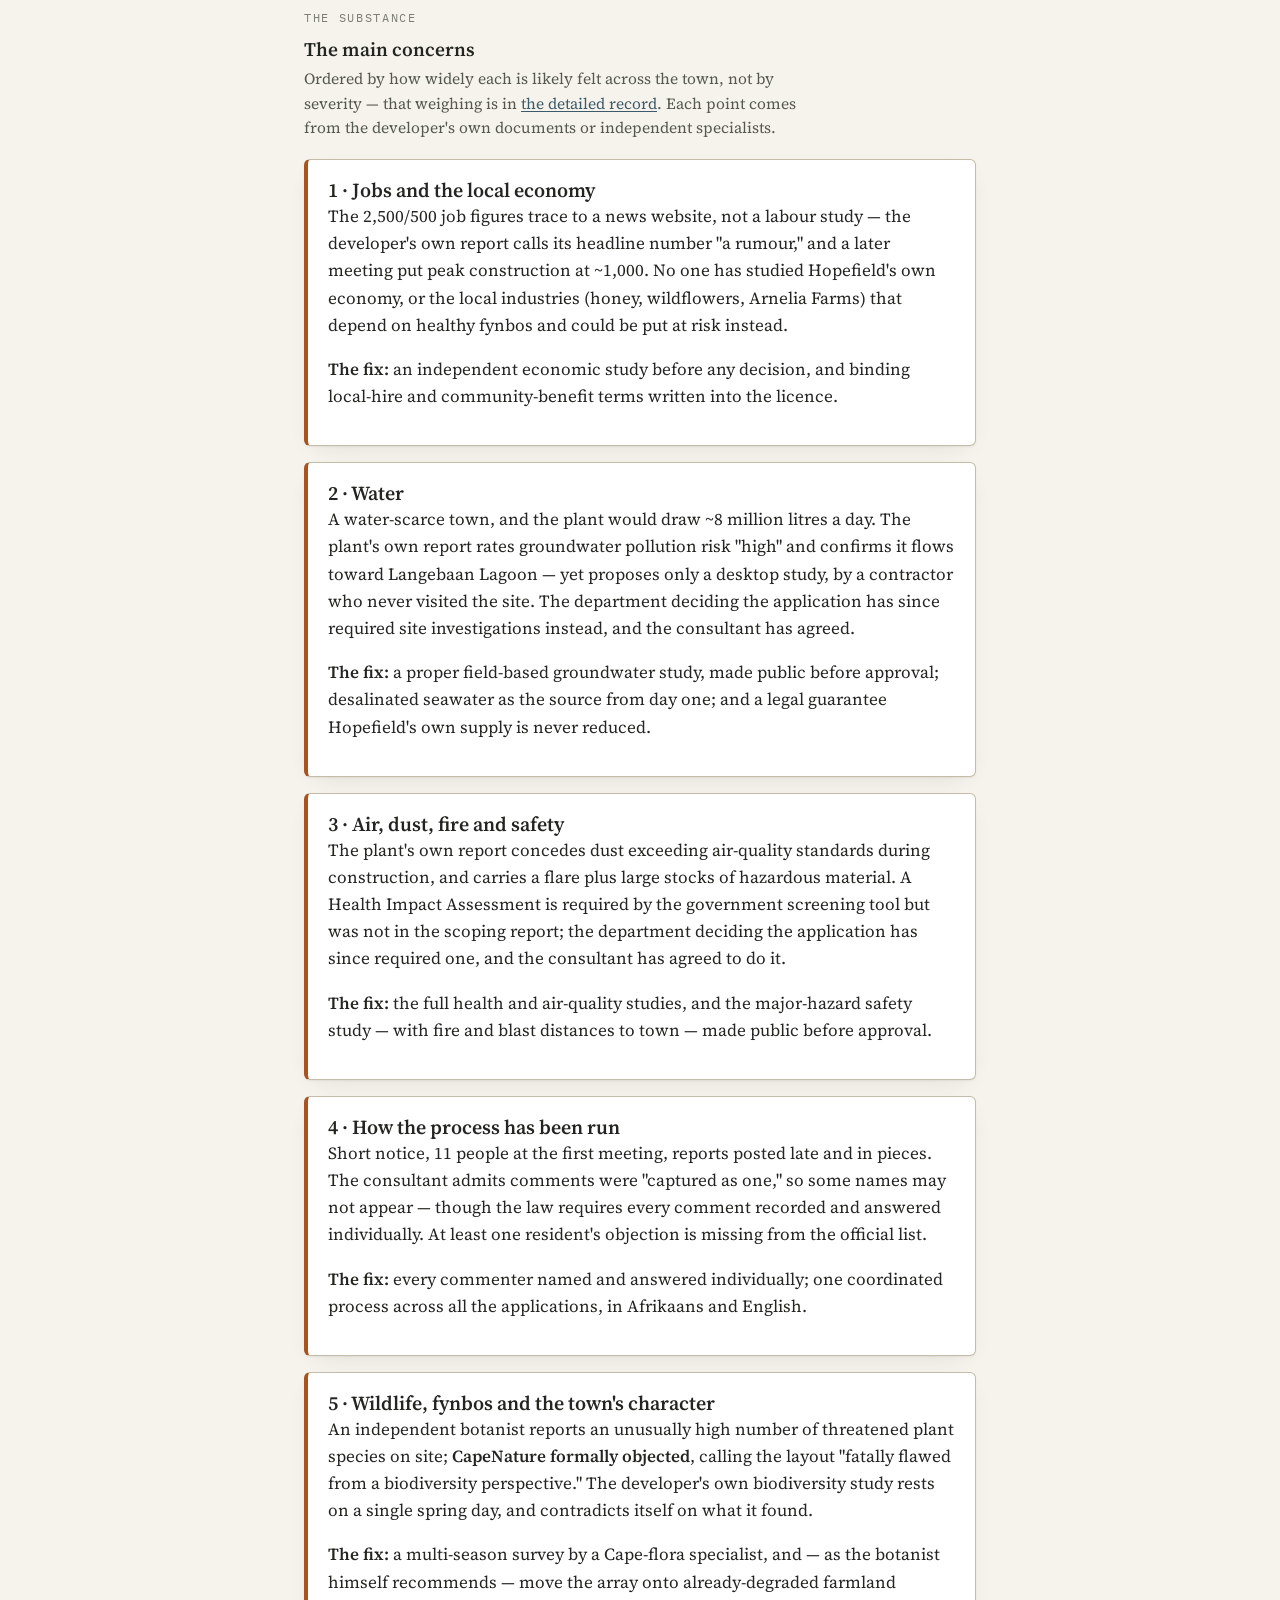
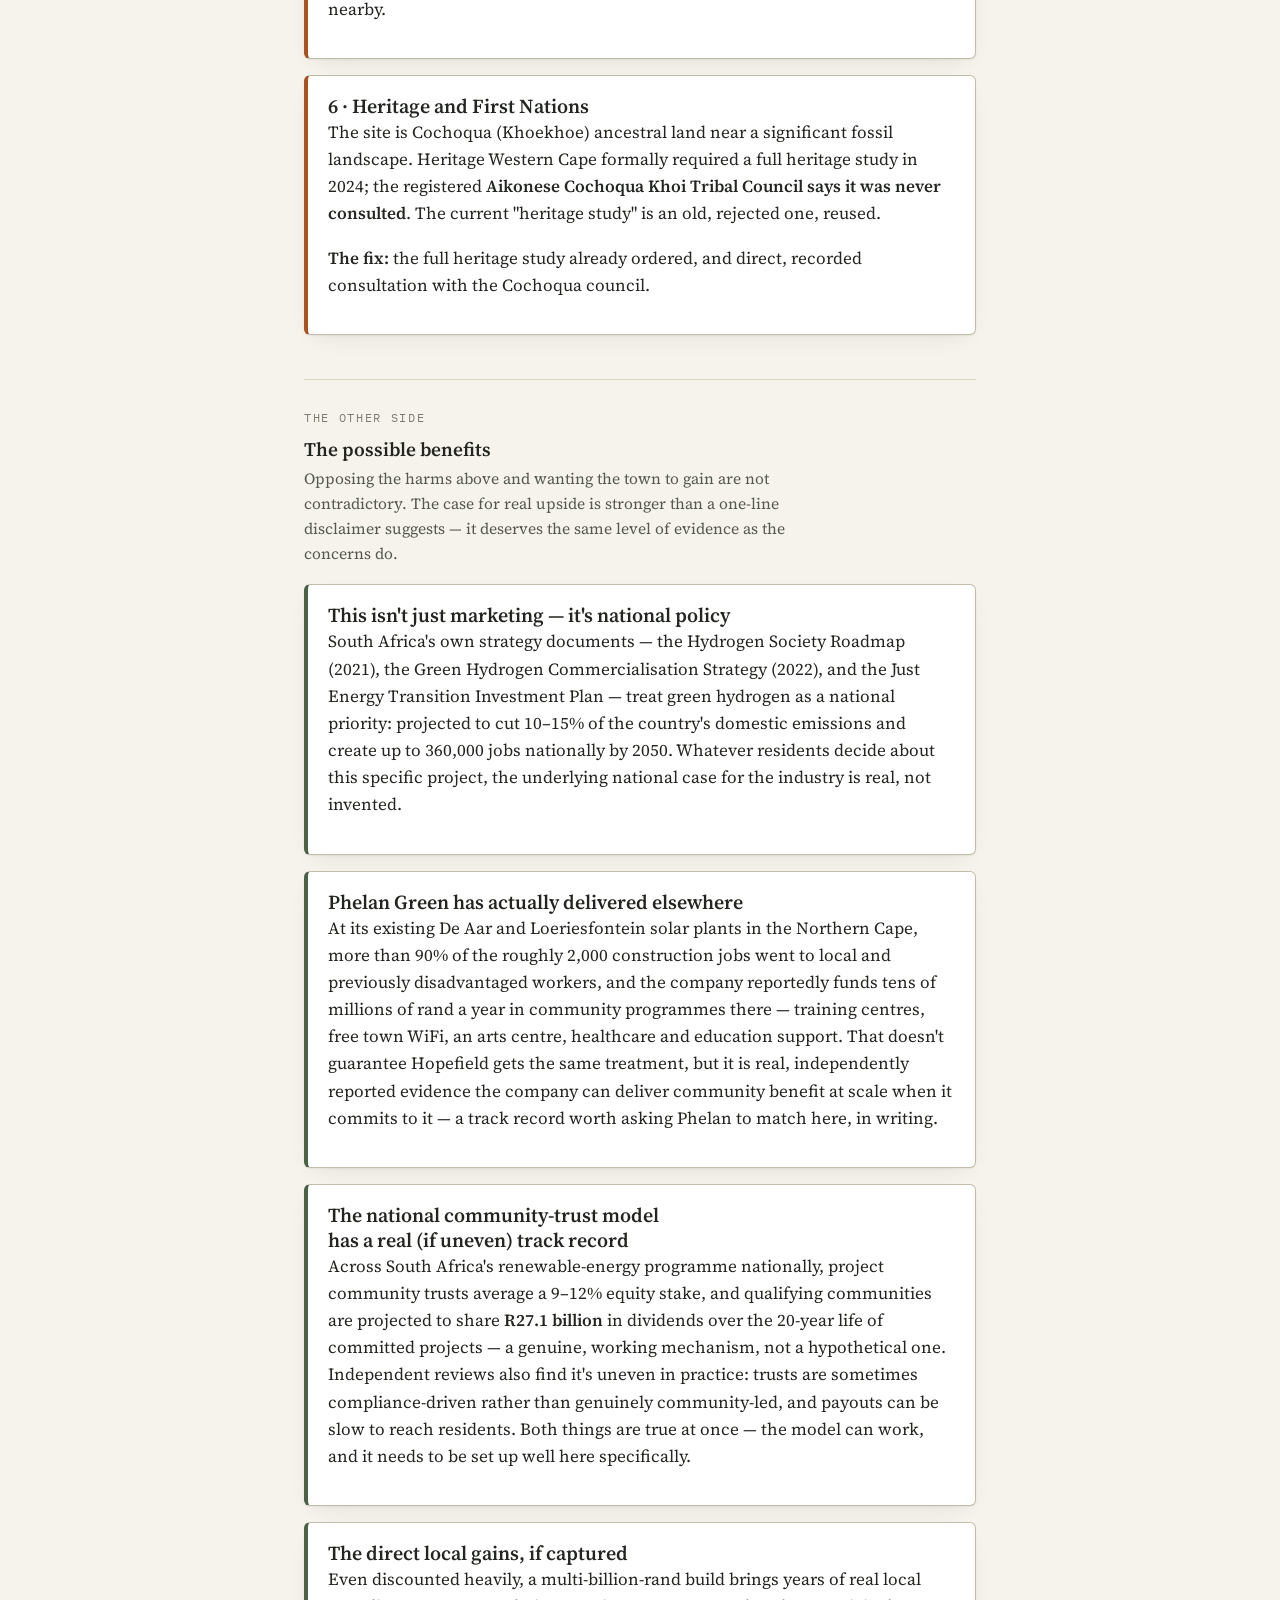
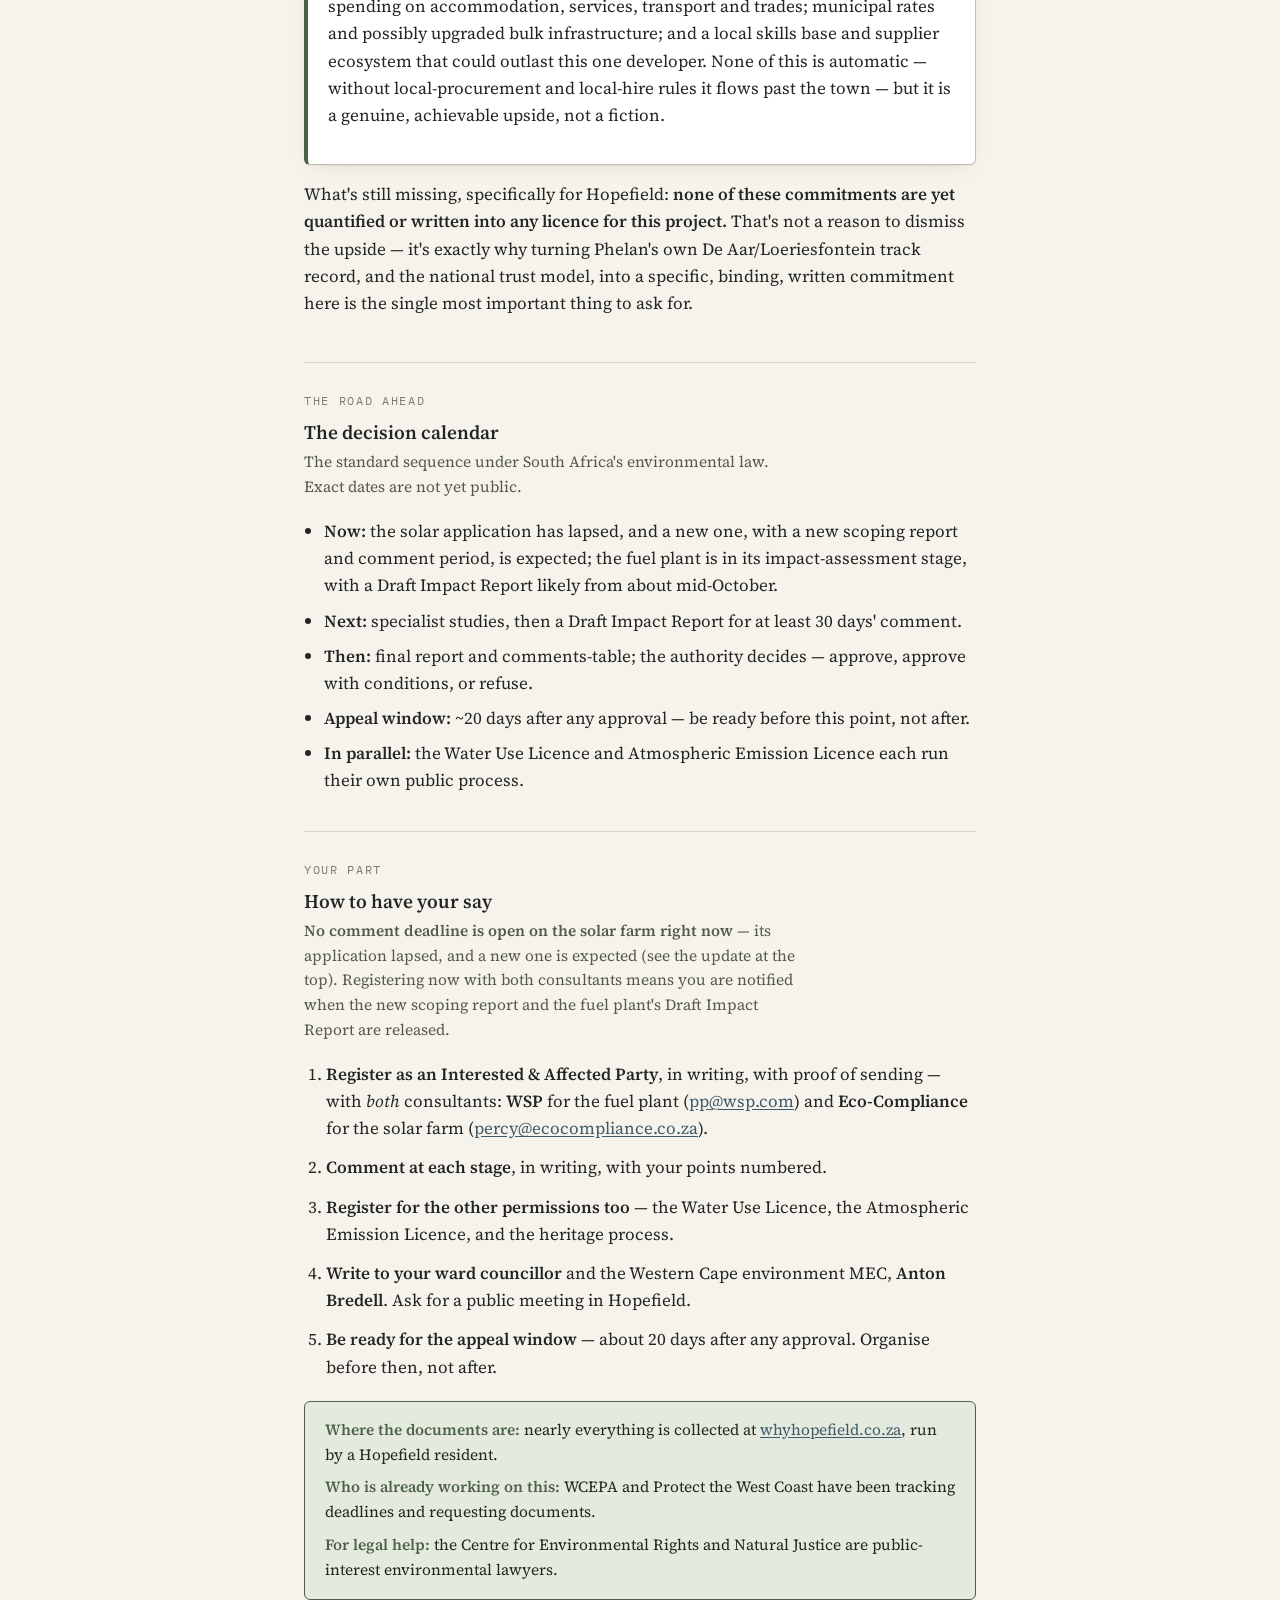
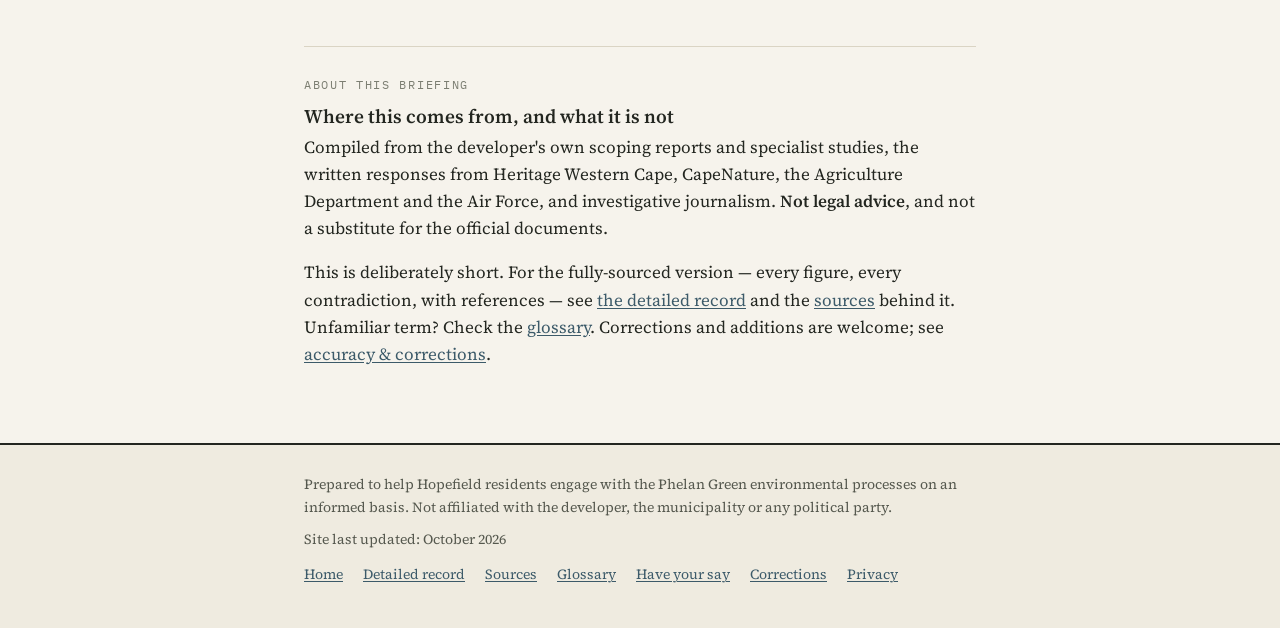
==== commit d88a3aee: "Say the site is continually updated, not 'compiled September 2026' Disclaimers and the record's mast" ====
--- a/briefing.html
+++ b/briefing.html
@@ -53,7 +53,7 @@
   <section id="how">
     <div class="callout warn">
       <p style="margin:0" lang="en"><strong>Update, 5 October 2026: there is no solar comment deadline on 8 October.</strong> The solar farm's environmental application has lapsed. <em>Weslander</em> (5 October 2026) reports that the national environment department confirmed the application (ref 14/12/16/3/3/2/2839) lapsed on 24 August 2026 and that a new application must be lodged; the developer says it let the application lapse because the scoping report was incomplete, and will submit a new application with an updated, more comprehensive scoping report. That should come with a new comment period. Comments sent on the old report may not carry over automatically, so keep a copy and be ready to send them again. The next window is likely to be the fuel plant's Draft Environmental Impact Report, expected from about mid-October (its final report is due by 19 November 2026). How to comment is below.</p>
-      <p style="margin:8px 0 0" lang="af"><strong>Bywerking, 5 Oktober 2026: daar is geen sperdatum vir sonplaas-kommentaar op 8 Oktober nie.</strong> Die sonplaas se omgewingsaansoek het verval. <em>Weslander</em> (5 Oktober 2026) berig dat die nasionale omgewingsdepartement bevestig het dat die aansoek (verw. 14/12/16/3/3/2/2839) op 24 Augustus 2026 verval het en dat 'n nuwe aansoek ingedien moet word; die ontwikkelaar s&ecirc; hy het die aansoek laat verval omdat die bestekverslag onvolledig was, en sal 'n nuwe aansoek met 'n bygewerkte, meer omvattende bestekverslag indien. Dit behoort met 'n nuwe kommentaartydperk gepaard te gaan. Kommentaar wat op die ou verslag gestuur is, word dalk nie outomaties oorgedra nie, so hou 'n afskrif en wees gereed om dit weer te stuur. Die volgende venster is waarskynlik die brandstof-aanleg se Konsep-omgewingsimpakverslag, wat vanaf omstreeks middel Oktober verwag word (sy finale verslag moet teen 19 November 2026 ingedien word). Hoe om kommentaar te lewer, is hieronder.</p>
+      <p style="margin:8px 0 0" lang="af"><strong>Hersien, 5 Oktober 2026: daar is geen sperdatum vir sonkragplaas-kommentaar op 8 Oktober nie.</strong> Die sonkragplaas se omgewingsaansoek het verval. <em>Weslander</em> (5 Oktober 2026) berig dat die nasionale omgewingsdepartement bevestig het dat die aansoek (verw. 14/12/16/3/3/2/2839) op 24 Augustus 2026 verval het en dat 'n nuwe aansoek ingedien moet word; die ontwikkelaar s&ecirc; hy het die aansoek laat verval omdat die bestekverslag onvolledig was, en sal 'n nuwe aansoek met 'n bygewerkte, meer omvattende bestekverslag indien. Dit behoort met 'n nuwe kommentaartydperk gepaard te gaan. Kommentaar wat op die ou verslag gestuur is, word dalk nie outomaties oorgedra nie, so hou 'n afskrif en wees gereed om dit weer te stuur. Die volgende venster is waarskynlik die brandstofaanleg se Konsep-omgewingsimpakverslag, wat vanaf omstreeks middel Oktober verwag word (sy finale verslag moet teen 19 November 2026 ingedien word). Hoe om kommentaar te lewer, is hieronder.</p>
     </div>
   </section>
 
@@ -63,7 +63,7 @@
     <h2 class="sec" lang="en">The bottom line</h2>
     <h2 class="sec" lang="af">Kort opsomming</h2>
     <p lang="en">Phelan Green proposes a roughly <strong>R47-billion</strong> complex north and east of Hopefield: a synthetic jet-fuel plant and a solar farm over <strong>3,000 hectares</strong>, on land with threatened fynbos, in a dry catchment that drains toward Langebaan Lagoon. The main government decisions have <strong>not</strong> been taken. Consultation so far has been widely criticised as rushed and split into pieces. There is a real chance to change the project, or its conditions &mdash; and now is the time, before any approval is issued.</p>
-    <p lang="af">Phelan Green stel 'n ongeveer <strong>R47-miljard</strong> kompleks noord en oos van Hopefield voor: 'n sintetiese straalbrandstof-aanleg en 'n sonplaas van meer as <strong>3 000 hektaar</strong>, op grond met bedreigde fynbos, in 'n dro&euml; opvanggebied wat na die Langebaan-lagune afloop. Die hoof regeringsbesluite is <strong>nog nie</strong> geneem nie. Die openbare deelname tot dusver is wyd gekritiseer dat dit gehaas en in stukke opgebreek word. Daar is 'n regte kans om die projek, of sy voorwaardes, te verander &mdash; en nou is die tyd, voordat enige goedkeuring uitgereik word.</p>
+    <p lang="af">Phelan Green stel 'n ongeveer <strong>R47-miljard</strong> kompleks noord en oos van Hopefield voor: 'n sintetiese straalbrandstofaanleg en 'n sonkragplaas van meer as <strong>3 000 hektaar</strong>, op grond met bedreigde fynbos, in 'n dro&euml; opvanggebied wat na die Langebaan-lagune afloop. Die hoof regeringsbesluite is <strong>nog nie</strong> geneem nie. Die openbare deelname tot dusver is wyd gekritiseer dat dit gehaas en in stukke opgebreek word. Daar is 'n regte kans om die projek, of sy voorwaardes, te verander &mdash; en nou is die tyd, voordat enige goedkeuring uitgereik word.</p>
   </section>
 
   <section id="what">
@@ -83,10 +83,10 @@
     <dl class="factlist" lang="af">
       <div><dt>Die idee</dt><dd>Sonkrag verdeel water in waterstof; die waterstof word gekombineer met koolstofdioksied (afkomstig van &rsquo;n aparte biomassa-aanleg wat deur &rsquo;n derde party besit en bedryf word, en hoofsaaklik uitheemse indringerbome, moontlik ook koringstrooi, verbrand) om sintetiese vliegtuigbrandstof vir uitvoer te vervaardig.</dd></div>
       <div><dt>Ligging</dt><dd>Plaasgrond noord en oos van die dorp. Die maatskappy het ges&ecirc; ~3&nbsp;km van Hopefield; inwoners s&ecirc; die naaste grens is ~900&nbsp;m; die Finale Bestekverslag self s&ecirc; nou "ongeveer 1&nbsp;km noord van die dorp."</dd></div>
-      <div><dt>Grootte</dt><dd>Sonplaas 3 000+&nbsp;hektaar, brandstof-aanleg ~61&nbsp;hektaar, in fases gebou tot ongeveer 2032. Dit word hoofsaaklik gebou om die waterstof-aanleg van krag te voorsien, met oorskotkrag wat deur die Aurora-substasie na die nasionale kragnet gestuur word.</dd></div>
-      <div><dt>Water</dt><dd>Ongeveer 8&nbsp;miljoen liter per dag: sowat elf keer meer as wat die hele Hopefield gebruik, volgens die munisipaliteit se eie syfers. Die dokumente gee vyf verskillende weergawes van waar dit vandaan sou kom &mdash; die dorp se eie drinkwaterpyplyn onder andere &mdash; en bepaal nie een nie.</dd></div>
+      <div><dt>Grootte</dt><dd>Sonkragplaas 3 000+&nbsp;hektaar, brandstofaanleg ~61&nbsp;hektaar, in fases gebou tot ongeveer 2032. Dit word hoofsaaklik gebou om die waterstof-aanleg van krag te voorsien, met oorskotkrag wat deur die Aurora-substasie na die nasionale kragnet gestuur word.</dd></div>
+      <div><dt>Water</dt><dd>Ongeveer 8&nbsp;miljoen liter per dag: sowat elf keer meer as wat die hele Hopefield gebruik, volgens die munisipaliteit se eie syfers. Die dokumente gee vyf verskillende weergawes van waar dit vandaan sou kom &mdash; die dorp se eie drinkwaterpyplyn onder andere &mdash; en berus nie by enige van die weergawes nie.</dd></div>
       <div><dt>Gevaarlike materiaal</dt><dd>Waterstof, ammoniak, vloeibare petrolgas en 1 000&nbsp;ton kaliumhidroksied op die terrein. Die vereiste groot-gevaar-veiligheidstudie is na 'n latere fase uitgestel.</dd></div>
-      <div><dt>Werk beweer</dt><dd>~2 500 konstruksiewerk en ~500 permanente poste, na 'n nuuswebwerf teruggevoer eerder as 'n arbeidstudie. Geen uiteensetting volgens vaardigheid, of van hoeveel aan plaaslike inwoners toegeken sou kon word, is gepubliseer nie.</dd></div>
+      <div><dt>Poste beweer</dt><dd>~2 500 konstruksieposte en ~500 permanente poste, na 'n nuuswebwerf teruggevoer eerder as 'n arbeidstudie. Geen uiteensetting volgens vaardigheid, of van hoeveel aan plaaslike inwoners toegeken sou kon word, is gepubliseer nie.</dd></div>
       <div><dt>Spesiale status</dt><dd>In Oktober 2023 "SIP"-prioriteitstatus toegeken as 'n "Groenammoniakprojek." Die produk het sedertdien twee keer verander &mdash; na skeepsvaartbrandstof, toe straalbrandstof. Die status bespoedig goedkeurings maar heg geen gemeenskap- of omgewingsvoorwaardes nie.</dd></div>
     </dl>
   </section>
@@ -102,15 +102,15 @@
       <li lang="en"><strong>Oct 2023</strong> &mdash; Phelan announces a R47-billion Saldanha project; granted SIP status as a "Green Ammonia Project."</li>
       <li lang="af"><strong>Okt 2023</strong> &mdash; Phelan kondig 'n R47-miljard Saldanha-projek aan; SIP-status toegeken as 'n "Groenammoniakprojek."</li>
       <li lang="en"><strong>Mar&ndash;May 2025</strong> &mdash; The solar farm becomes locally visible. One public meeting, ~11 residents, no printed documents. Objectors get a single generic reply letter.</li>
-      <li lang="af"><strong>Mrt&ndash;Mei 2025</strong> &mdash; Die sonplaas word plaaslik sigbaar. Een openbare vergadering, ~11 inwoners, geen gedrukte dokumente nie. Beswaarmakers kry een generiese antwoordbrief.</li>
+      <li lang="af"><strong>Mrt&ndash;Mei 2025</strong> &mdash; Die sonkragplaas word plaaslik sigbaar. Een openbare vergadering, ~11 inwoners, geen gedrukte dokumente nie. Beswaarmakers kry een generiese antwoordbrief.</li>
       <li lang="en"><strong>2026</strong> &mdash; The scope widens again: a biomass plant, a not-yet-sited hydrogen campus, a desalination plant &mdash; each called "a separate application."</li>
       <li lang="af"><strong>2026</strong> &mdash; Die omvang groei weer: &rsquo;n biomassa-aanleg, 'n waterstofkampus waarvan die ligging nog nie bepaal is nie, 'n ontsoutingsaanleg &mdash; elk as "'n aparte aansoek" genoem.</li>
       <li lang="en"><strong>Jun&ndash;Jul 2026</strong> &mdash; Both Final Scoping Reports are finalised. Three government bodies &mdash; CapeNature, the WCape Agriculture Department, Air Force Base Langebaanweg &mdash; object in writing.</li>
       <li lang="af"><strong>Jun&ndash;Jul 2026</strong> &mdash; Albei Finale Bestekverslae word gefinaliseer. Drie regeringsliggame &mdash; CapeNature, die Wes-Kaapse Departement Landbou, Lugmagbasis Langebaanweg &mdash; maak elk skriftelik beswaar.</li>
       <li lang="en"><strong>8 Sep 2026</strong> &mdash; The solar Final Scoping Report is sent to registered parties, opening a comment window &mdash; still without site alternatives assessed, the old heritage study reused, or the three objections resolved.</li>
       <li lang="en"><strong>5 Oct 2026</strong> &mdash; <em>Weslander</em> reports that the solar application had already lapsed on 24 August 2026 (confirmed by the national environment department) and must be re-lodged; the developer says it let it lapse because the scoping report was incomplete. A new application and scoping report are to follow.</li>
-      <li lang="af"><strong>5 Okt 2026</strong> &mdash; <em>Weslander</em> berig dat die sonplaas-aansoek reeds op 24 Augustus 2026 verval het (bevestig deur die nasionale omgewingsdepartement) en weer ingedien moet word; die ontwikkelaar s&ecirc; hy het dit laat verval omdat die bestekverslag onvolledig was. 'n Nuwe aansoek en bestekverslag sal volg.</li>
-      <li lang="af"><strong>8 Sep 2026</strong> &mdash; Die sonplaas se Finale Bestekverslag word aan geregistreerde partye gestuur, wat 'n kommentaar-venster open &mdash; steeds sonder geassesseerde terreinalternatiewe, met die ou erfenisstudie hergebruik, en die drie besware onopgelos.</li>
+      <li lang="af"><strong>5 Okt 2026</strong> &mdash; <em>Weslander</em> berig dat die sonkragplaas-aansoek reeds op 24 Augustus 2026 verval het (bevestig deur die nasionale omgewingsdepartement) en weer ingedien moet word; die ontwikkelaar s&ecirc; hy het dit laat verval omdat die bestekverslag onvolledig was. 'n Nuwe aansoek en bestekverslag sal volg.</li>
+      <li lang="af"><strong>8 Sep 2026</strong> &mdash; Die sonkragplaas se Finale Bestekverslag word aan geregistreerde partye gestuur, wat 'n kommentaar-venster open &mdash; steeds sonder geassesseerde terreinalternatiewe, met die ou erfenisstudie hergebruik, en die drie besware onopgelos.</li>
     </ul>
   </section>
 
@@ -120,7 +120,7 @@
     <h2 class="sec" lang="en">One project, many applications</h2>
     <h2 class="sec" lang="af">Een projek, baie aansoeke</h2>
     <p lang="en">One physical complex has been divided into <strong>six or more separate approval processes</strong> &mdash; the fuel plant, the solar farm, a hydrogen campus, a power line, a wind facility, a desalination plant, plus water and air licences &mdash; each with its own consultant, deciding office and deadline. <strong>This Final Scoping Report is not the last document</strong>: it is only the solar farm's scoping stage, with a fuller impact-report stage and another comment round still to come; the other applications haven't even started. No single study looks at the combined effect of everything together.</p>
-    <p lang="af">Een fisiese kompleks is in <strong>ses of meer aparte goedkeuringsprosesse</strong> opgedeel &mdash; die brandstof-aanleg, die sonplaas, 'n waterstofkampus, 'n kraglyn, 'n wind-fasiliteit, 'n ontsoutingsaanleg, plus water- en lugvergunnings &mdash; elk met sy eie konsultant, besluitnemende kantoor en sperdatum. <strong>Hierdie Finale Bestekverslag is nie die laaste dokument nie</strong>: dit is net die sonplaas se bestek-fase, met 'n voller impakverslag-fase en nog 'n rondte kommentaar wat later kom; die ander aansoeke het nog nie begin nie. Geen enkele studie kyk na die gesamentlike effek van alles as geheel nie.</p>
+    <p lang="af">Een fisiese kompleks is in <strong>ses of meer aparte goedkeuringsprosesse</strong> opgedeel &mdash; die brandstofaanleg, die sonkragplaas, 'n waterstofkampus, 'n kraglyn, 'n windkragfasiliteit, 'n ontsoutingsaanleg, plus water- en lugvergunnings &mdash; elk met sy eie konsultant, besluitnemende kantoor en sperdatum. <strong>Hierdie Finale Bestekverslag is nie die laaste dokument nie</strong>: dit is net die sonkragplaas se bestek-fase, met 'n voller impakverslag-fase en nog 'n rondte kommentaar wat later kom; die ander aansoeke het nog nie begin nie. Geen enkele studie kyk na die gesamentlike effek van alles as geheel nie.</p>
     <p lang="en">Both scoping reports also <strong>refuse to assess alternative locations</strong>, repeating that "a location alternative is therefore not considered" because "the applicant currently owns the farms" &mdash; despite the law requiring it, and Heritage Western Cape formally demanding it. <strong>CapeNature, the Agriculture Department and the Air Force</strong> have all objected in writing, bound into the report itself; the Final Scoping Report resolves none of them. (The developer has replied to CapeNature in writing, promising further studies and a revised layout, but that work is not in the report.)</p>
     <p lang="af">Albei bestekverslae <strong>weier ook om alternatiewe liggings te oorweeg</strong>, en hou vol dat "'n alternatiewe ligging dus nie oorweeg word nie" omdat "die aansoeker tans die plase besit" &mdash; ten spyte daarvan dat die wet dit vereis en Erfenis Wes-Kaap dit formeel eis. <strong>CapeNature, die Departement Landbou en die Lugmag</strong> het almal skriftelik beswaar gemaak &ndash; met hierdie besware ingesluit by die verslag self; die Finale Bestekverslag los nie een daarvan op nie. (Die ontwikkelaar het skriftelik op CapeNature geantwoord en verdere studies en 'n hersiene uitleg belowe, maar daardie werk is nie in die verslag nie.)</p>
   </section>
@@ -155,7 +155,7 @@
       <h3 lang="en">3 &middot; Air, dust, fire and safety</h3>
       <h3 lang="af">3 &middot; Lug, stof, vuur en veiligheid</h3>
       <p lang="en">The plant's own report concedes dust exceeding air-quality standards during construction, and carries a flare plus large stocks of hazardous material. A Health Impact Assessment is required by the government screening tool but was not in the scoping report; the department deciding the application has since required one, and the consultant has agreed to do it.</p>
-      <p lang="af">Die aanleg se eie verslag erken stof wat lugkwaliteitstandaarde tydens konstruksie oorskry, en dra 'n fakkel plus groot voorrade gevaarlike materiaal. 'n Gesondheidsimpakstudie word deur die regering se siftingsmiddel vereis, maar was nie in die bestekverslag nie; die departement wat oor die aansoek besluit, het sedertdien een vereis, en die konsultant het ingestem om dit te doen.</p>
+      <p lang="af">Die aanleg se eie verslag erken stof wat lugkwaliteitstandaarde tydens konstruksie oorskry, en dra 'n fakkel plus groot voorrade gevaarlike materiaal. 'n Gesondheidsimpakstudie word deur die regering se siftingstelsel vereis, maar was nie in die bestekverslag nie; die departement wat oor die aansoek besluit, het sedertdien een vereis, en die konsultant het ingestem om dit te doen.</p>
       <p lang="en"><strong>The fix:</strong> the full health and air-quality studies, and the major-hazard safety study &mdash; with fire and blast distances to town &mdash; made public before approval.</p>
       <p lang="af"><strong>Die oplossing:</strong> die volledige gesondheids- en lugkwaliteitstudies, en die groot-gevaar-veiligheidstudie &mdash; met brand- en ontploffingsafstande tot by die dorp &mdash; openbaar gemaak voor goedkeuring.</p>
     </div>
@@ -166,14 +166,14 @@
       <p lang="en">Short notice, 11 people at the first meeting, reports posted late and in pieces. The consultant admits comments were "captured as one," so some names may not appear &mdash; though the law requires every comment recorded and answered individually. At least one resident's objection is missing from the official list.</p>
       <p lang="af">Kort kennisgewing, 11 mense by die eerste vergadering, verslae laat en in stukke geplaas. Die konsultant erken kommentaar is "as een vasgevang," so party name verskyn moontlik nie &mdash; alhoewel die wet vereis dat elke kommentaar individueel aangeteken en beantwoord word. Minstens een inwoner se beswaar ontbreek van die amptelike lys.</p>
       <p lang="en"><strong>The fix:</strong> every commenter named and answered individually; one coordinated process across all the applications, in Afrikaans and English.</p>
-      <p lang="af"><strong>Die oplossing:</strong> elke kommentator benoem en individueel beantwoord; een geko&ouml;rdineerde proses oor al die aansoeke, in Afrikaans en Engels.</p>
+      <p lang="af"><strong>Die oplossing:</strong> elke kommentaarleweraar benoem en individueel beantwoord; een geko&ouml;rdineerde proses oor al die aansoeke, in Afrikaans en Engels.</p>
     </div>
 
     <div class="card flag">
       <h3 lang="en">5 &middot; Wildlife, fynbos and the town's character</h3>
       <h3 lang="af">5 &middot; Wildlewe, fynbos en die dorp se karakter</h3>
       <p lang="en">An independent botanist reports an unusually high number of threatened plant species on site; <strong>CapeNature formally objected</strong>, calling the layout "fatally flawed from a biodiversity perspective." The developer's own biodiversity study rests on a single spring day, and contradicts itself on what it found.</p>
-      <p lang="af">'n Onafhanklike plantkundige rapporteer 'n ongewoon ho&euml; aantal bedreigde plantspesies op die terrein; <strong>CapeNature het formeel beswaar gemaak</strong>, en noem die uitleg "fataal gebrekkig vanuit 'n biodiversiteitsoogpunt." Die ontwikkelaar se eie biodiversiteitstudie berus op een lente-dag, en weerspreek homself oor wat gevind is.</p>
+      <p lang="af">'n Onafhanklike plantkundige rapporteer 'n ongewoon ho&euml; aantal bedreigde plantspesies op die terrein; <strong>CapeNature het formeel beswaar gemaak</strong>, en noem die uitleg "fataal gebrekkig vanuit 'n biodiversiteitsoogpunt." Die ontwikkelaar se eie biodiversiteitstudie berus op een lentedag, en weerspreek homself oor wat gevind is.</p>
       <p lang="en"><strong>The fix:</strong> a multi-season survey by a Cape-flora specialist, and &mdash; as the botanist himself recommends &mdash; move the array onto already-degraded farmland nearby.</p>
       <p lang="af"><strong>Die oplossing:</strong> 'n multi-seisoen opname deur 'n Kaapse-flora spesialis, en &mdash; soos die plantkundige self aanbeveel &mdash; verskuif die stelsel na nabygele&euml; landbougrond wat reeds agteruitgegaan het.</p>
     </div>
@@ -207,7 +207,7 @@
       <h3 lang="en">Phelan Green has actually delivered elsewhere</h3>
       <h3 lang="af">Phelan Green het werklik elders gelewer</h3>
       <p lang="en">At its existing De Aar and Loeriesfontein solar plants in the Northern Cape, more than 90% of the roughly 2,000 construction jobs went to local and previously disadvantaged workers, and the company reportedly funds tens of millions of rand a year in community programmes there &mdash; training centres, free town WiFi, an arts centre, healthcare and education support. That doesn't guarantee Hopefield gets the same treatment, but it is real, independently reported evidence the company can deliver community benefit at scale when it commits to it &mdash; a track record worth asking Phelan to match here, in writing.</p>
-      <p lang="af">By sy bestaande De Aar- en Loeriesfontein-sonaanlegte in die Noord-Kaap het meer as 90% van die ongeveer 2 000 konstruksiewerk na plaaslike en voorheen-benadeelde werkers gegaan, en die maatskappy befonds na bewering tientalle miljoene rand per jaar aan gemeenskapsprogramme daar &mdash; opleidingsentrums, gratis WiFi in die hele dorp, 'n kunssentrum, gesondheids- en opvoedingsondersteuning. Dit waarborg nie Hopefield kry dieselfde behandeling nie, maar dit is werklike, onafhanklik gerapporteerde bewyse dat die maatskappy gemeenskapsvoordeel op skaal kan lewer wanneer dit homself daartoe verbind &mdash; 'n prestasierekord wat die moeite werd is om Phelan te vra om hier te ewenaar &ndash; en wel skriftelik.</p>
+      <p lang="af">By sy bestaande De Aar- en Loeriesfontein-sonaanlegte in die Noord-Kaap het meer as 90% van die ongeveer 2 000 konstruksieposte na plaaslike en voorheen-benadeelde werkers gegaan, en die maatskappy befonds na bewering tientalle miljoene rand per jaar aan gemeenskapsprogramme daar &mdash; opleidingsentrums, gratis WiFi in die hele dorp, 'n kunssentrum, gesondheids- en opvoedingsondersteuning. Dit waarborg nie Hopefield kry dieselfde behandeling nie, maar dit is werklike, onafhanklik gerapporteerde bewyse dat die maatskappy gemeenskapsvoordeel op skaal kan lewer wanneer dit homself daartoe verbind &mdash; 'n prestasierekord wat die moeite werd is om Phelan te vra om hier te ewenaar &ndash; en wel skriftelik.</p>
     </div>
 
     <div class="card good">
@@ -221,7 +221,7 @@
       <h3 lang="en">The direct local gains, if captured</h3>
       <h3 lang="af">Die direkte plaaslike voordele, indien vasgel&ecirc;</h3>
       <p lang="en">Even discounted heavily, a multi-billion-rand build brings years of real local spending on accommodation, services, transport and trades; municipal rates and possibly upgraded bulk infrastructure; and a local skills base and supplier ecosystem that could outlast this one developer. None of this is automatic &mdash; without local-procurement and local-hire rules it flows past the town &mdash; but it is a genuine, achievable upside, not a fiction.</p>
-      <p lang="af">Selfs teen groot afslag, bring 'n multi-miljard-rand bouvorm jare se werklike plaaslike besteding aan akkommodasie, dienste, vervoer en handel; munisipale tariewe en moontlik opgegradeerde grootmaatinfrastruktuur; en 'n plaaslike vaardigheidsbasis en verskaffer-ekostelsel wat langer as hierdie een ontwikkelaar kan hou. Niks hiervan is outomaties nie &mdash; sonder plaaslike-verkryging- en plaaslike-indiensnemingre&euml;ls vloei dit by die dorp verby &mdash; maar dit is egte, bereikbare opwaartse potensiaal, nie fiksie nie.</p>
+      <p lang="af">Selfs teen groot afslag, bring 'n multi-miljard-rand bouvorm jare se werklike plaaslike besteding aan verblyf, dienste, vervoer en handel; munisipale tariewe en moontlik opgegradeerde grootmaatinfrastruktuur; en 'n plaaslike vaardigheidsbasis en verskaffer-ekostelsel wat langer as hierdie een ontwikkelaar kan hou. Niks hiervan is outomaties nie &mdash; sonder plaaslike-verkryging- en plaaslike-indiensnemingre&euml;ls vloei dit by die dorp verby &mdash; maar dit is egte, bereikbare opwaartse potensiaal, nie fiksie nie.</p>
     </div>
 
     <p lang="en">What's still missing, specifically for Hopefield: <strong>none of these commitments are yet quantified or written into any licence for this project.</strong> That's not a reason to dismiss the upside &mdash; it's exactly why turning Phelan's own De Aar/Loeriesfontein track record, and the national trust model, into a specific, binding, written commitment here is the single most important thing to ask for.</p>
@@ -234,10 +234,10 @@
     <h2 class="sec" lang="en">The decision calendar</h2>
     <h2 class="sec" lang="af">Die besluitnemingskalender</h2>
     <p class="sec-note" lang="en">The standard sequence under South Africa's environmental law. Exact dates are not yet public.</p>
-    <p class="sec-note" lang="af">Die standaardvolgorde ingevolge Suid-Afrika se omgewingswetgewing. Presiese datums is nog nie openbaar nie.</p>
+    <p class="sec-note" lang="af">Die standaardvolgorde ingevolge Suid-Afrika se omgewingswetgewing. Presiese datums is nog nie beskikbaar nie.</p>
     <ul class="plain">
       <li lang="en"><strong>Now:</strong> the solar application has lapsed, and a new one, with a new scoping report and comment period, is expected; the fuel plant is in its impact-assessment stage, with a Draft Impact Report likely from about mid-October.</li>
-      <li lang="af"><strong>Nou:</strong> die sonplaas-aansoek het verval, en 'n nuwe een, met 'n nuwe bestekverslag en kommentaartydperk, word verwag; die brandstof-aanleg is in sy impakbepalingsfase, met 'n Konsep-impakverslag waarskynlik vanaf omstreeks middel Oktober.</li>
+      <li lang="af"><strong>Nou:</strong> die sonkragplaas-aansoek het verval, en 'n nuwe een, met 'n nuwe bestekverslag en kommentaartydperk, word verwag; die brandstofaanleg is in sy impakbepalingsfase, met 'n Konsep-impakverslag waarskynlik vanaf omstreeks middel Oktober.</li>
       <li lang="en"><strong>Next:</strong> specialist studies, then a Draft Impact Report for at least 30 days' comment.</li>
       <li lang="af"><strong>Volgende:</strong> spesialisstudies, dan 'n Konsep-impakverslag vir minstens 30 dae se kommentaar.</li>
       <li lang="en"><strong>Then:</strong> final report and comments-table; the authority decides &mdash; approve, approve with conditions, or refuse.</li>
@@ -245,7 +245,7 @@
       <li lang="en"><strong>Appeal window:</strong> ~20 days after any approval &mdash; be ready before this point, not after.</li>
       <li lang="af"><strong>App&egrave;l-venster:</strong> ~20 dae na enige goedkeuring &mdash; wees gereed v&oacute;&oacute;r hierdie punt, nie daarna nie.</li>
       <li lang="en"><strong>In parallel:</strong> the Water Use Licence and Atmospheric Emission Licence each run their own public process.</li>
-      <li lang="af"><strong>Terselfdertyd:</strong> die Watergebruiklisensie en Lisensie vir Atmosferiese Emissies het elk hul eie openbare proses.</li>
+      <li lang="af"><strong>Terselfdertyd:</strong> die Watergebruiklisensie en Lisensie vir Atmosferiese Vrystellings het elk hul eie openbare proses.</li>
     </ul>
   </section>
 
@@ -255,14 +255,14 @@
     <h2 class="sec" lang="en">How to have your say</h2>
     <h2 class="sec" lang="af">Hoe om jou s&ecirc; te s&ecirc;</h2>
     <p class="sec-note" lang="en"><strong>No comment deadline is open on the solar farm right now</strong> &mdash; its application lapsed, and a new one is expected (see the update at the top). Registering now with both consultants means you are notified when the new scoping report and the fuel plant's Draft Impact Report are released.</p>
-    <p class="sec-note" lang="af"><strong>Daar is tans geen kommentaar-sperdatum op die sonplaas nie</strong> &mdash; sy aansoek het verval, en 'n nuwe een word verwag (sien die bywerking bo-aan). As jy nou by albei konsultante registreer, word jy in kennis gestel wanneer die nuwe bestekverslag en die brandstof-aanleg se Konsep-impakverslag vrygestel word.</p>
+    <p class="sec-note" lang="af"><strong>Daar is tans geen kommentaar-sperdatum op die sonkragplaas nie</strong> &mdash; sy aansoek het verval, en 'n nuwe een word verwag (sien die hersiening bo). As jy nou by albei konsultante registreer, word jy in kennis gestel wanneer die nuwe bestekverslag en die brandstofaanleg se Konsep-impakverslag vrygestel word.</p>
     <ol class="step-list">
       <li lang="en"><strong>Register as an Interested &amp; Affected Party</strong>, in writing, with proof of sending &mdash; with <em>both</em> consultants: <strong>WSP</strong> for the fuel plant (<a href="mailto:pp@wsp.com">pp@wsp.com</a>) and <strong>Eco-Compliance</strong> for the solar farm (<a href="mailto:percy@ecocompliance.co.za">percy@ecocompliance.co.za</a>).</li>
-      <li lang="af"><strong>Registreer as 'n Belanghebbende en Geaffekteerde Party</strong>, skriftelik, met bewys van versending &mdash; by <em>albei</em> konsultante: <strong>WSP</strong> vir die brandstof-aanleg (<a href="mailto:pp@wsp.com">pp@wsp.com</a>) en <strong>Eco-Compliance</strong> vir die sonplaas (<a href="mailto:percy@ecocompliance.co.za">percy@ecocompliance.co.za</a>).</li>
+      <li lang="af"><strong>Registreer as 'n Belanghebbende en Geaffekteerde Party</strong>, skriftelik, met bewys van versending &mdash; by <em>albei</em> konsultante: <strong>WSP</strong> vir die brandstofaanleg (<a href="mailto:pp@wsp.com">pp@wsp.com</a>) en <strong>Eco-Compliance</strong> vir die sonkragplaas (<a href="mailto:percy@ecocompliance.co.za">percy@ecocompliance.co.za</a>).</li>
       <li lang="en"><strong>Comment at each stage</strong>, in writing, with your points numbered.</li>
       <li lang="af"><strong>Lewer kommentaar by elke fase</strong>, skriftelik, met jou punte genommer.</li>
       <li lang="en"><strong>Register for the other permissions too</strong> &mdash; the Water Use Licence, the Atmospheric Emission Licence, and the heritage process.</li>
-      <li lang="af"><strong>Registreer ook vir die ander vergunnings</strong> &mdash; die Watergebruiklisensie, die Lisensie vir Atmosferiese Emissies, en die erfenisproses.</li>
+      <li lang="af"><strong>Registreer ook vir die ander vergunnings</strong> &mdash; die Watergebruiklisensie, die Lisensie vir Atmosferiese Vrystellings, en die erfenisproses.</li>
       <li lang="en"><strong>Write to your ward councillor</strong> and the Western Cape environment MEC, <strong>Anton Bredell</strong>. Ask for a public meeting in Hopefield.</li>
       <li lang="af"><strong>Skryf aan jou wyksraadslid</strong> en die LUR vir Omgewingsake, <strong>Anton Bredell</strong>. Vra vir 'n openbare vergadering in Hopefield.</li>
       <li lang="en"><strong>Be ready for the appeal window</strong> &mdash; about 20 days after any approval. Organise before then, not after.</li>
@@ -298,7 +298,7 @@
     <p class="disc" lang="en">Prepared to help Hopefield residents engage with the Phelan Green environmental processes on an informed basis. Not affiliated with the developer, the municipality or any political party.</p>
     <p class="disc" lang="af">Saamgestel om Hopefield-inwoners te help om ingelig aan die Phelan Green-omgewingsprosesse deel te neem. Nie verbonde aan die ontwikkelaar, die munisipaliteit of enige politieke party nie.</p>
     <p class="disc" style="margin-top:8px">
-      <span lang="en">Site last updated: </span><span lang="af">Webwerf laas opgedateer: </span><span id="siteUpdated">September 2026</span>
+      <span lang="en">Site last updated: </span><span lang="af">Webwerf laas opgedateer: </span><span id="siteUpdated">October 2026</span>
     </p>
     <nav>
       <a href="index.html" lang="en">Home</a><a href="index.html" lang="af">Tuis</a>
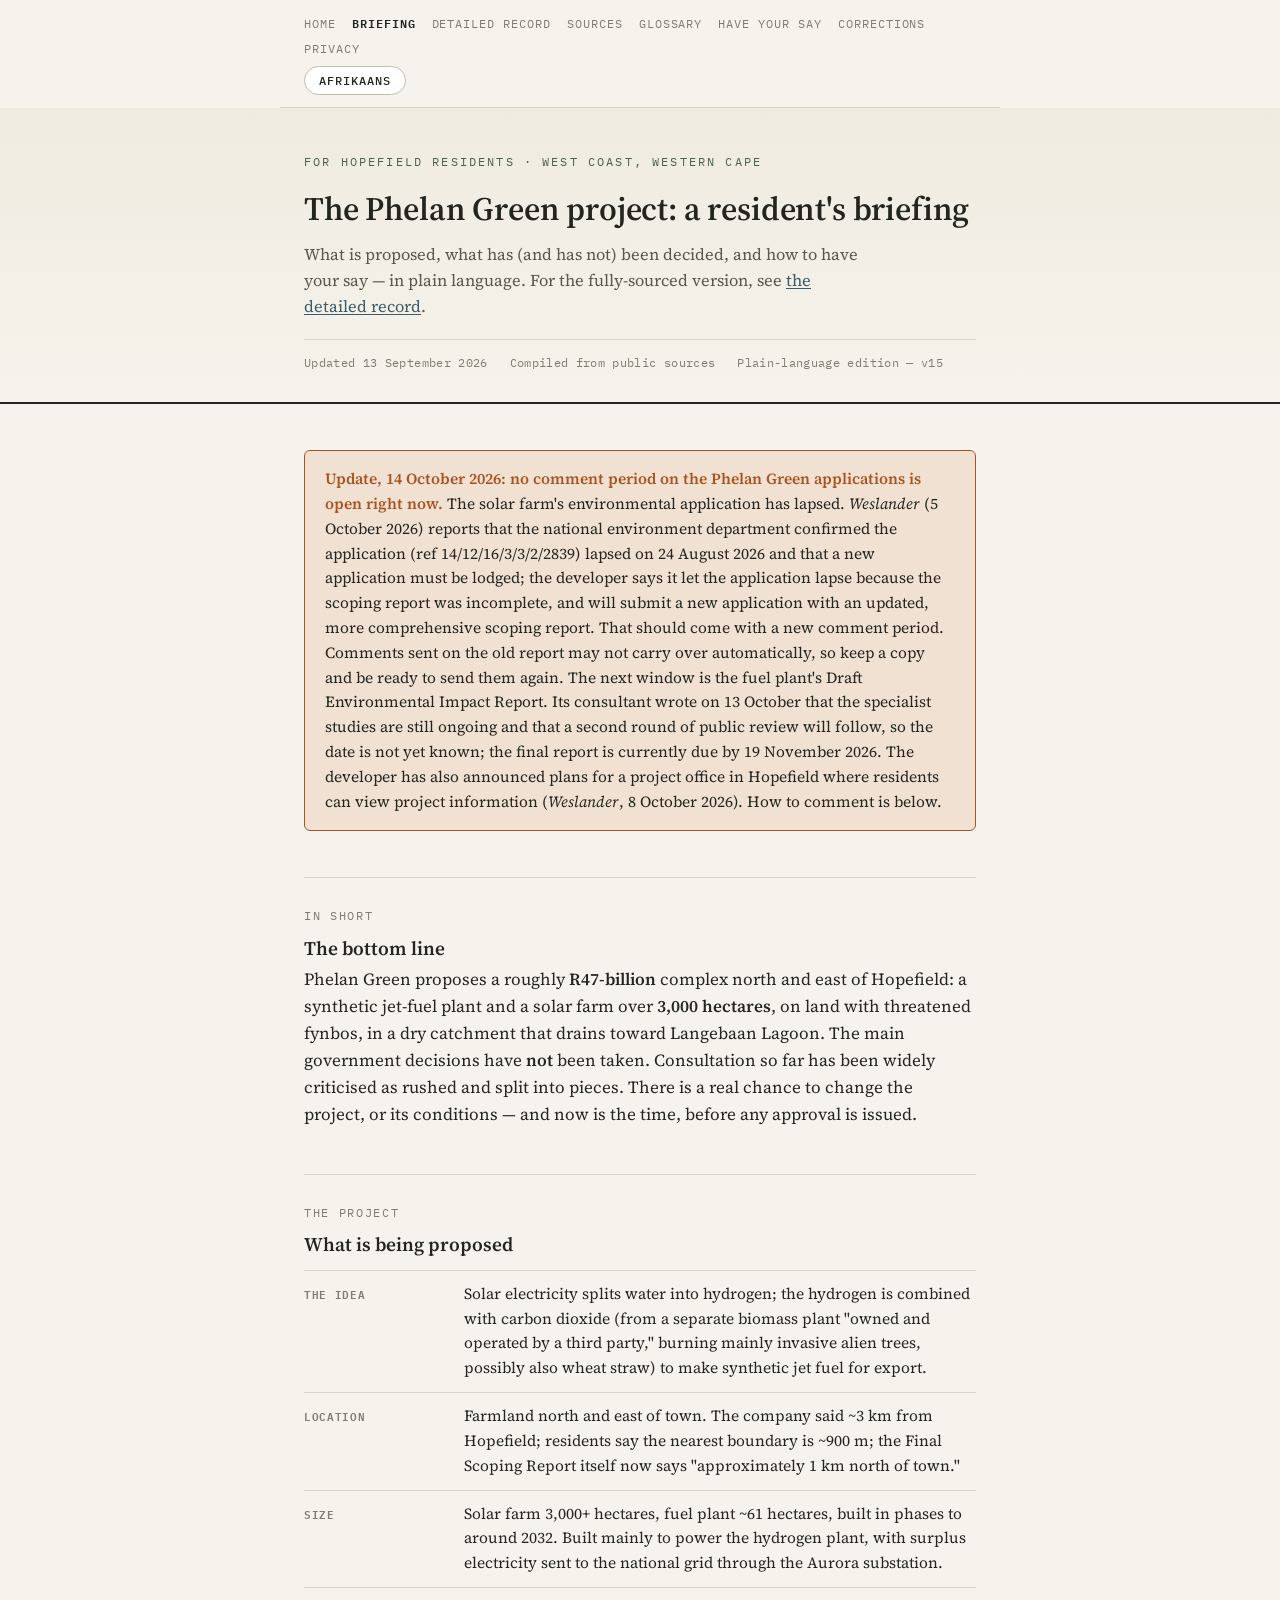
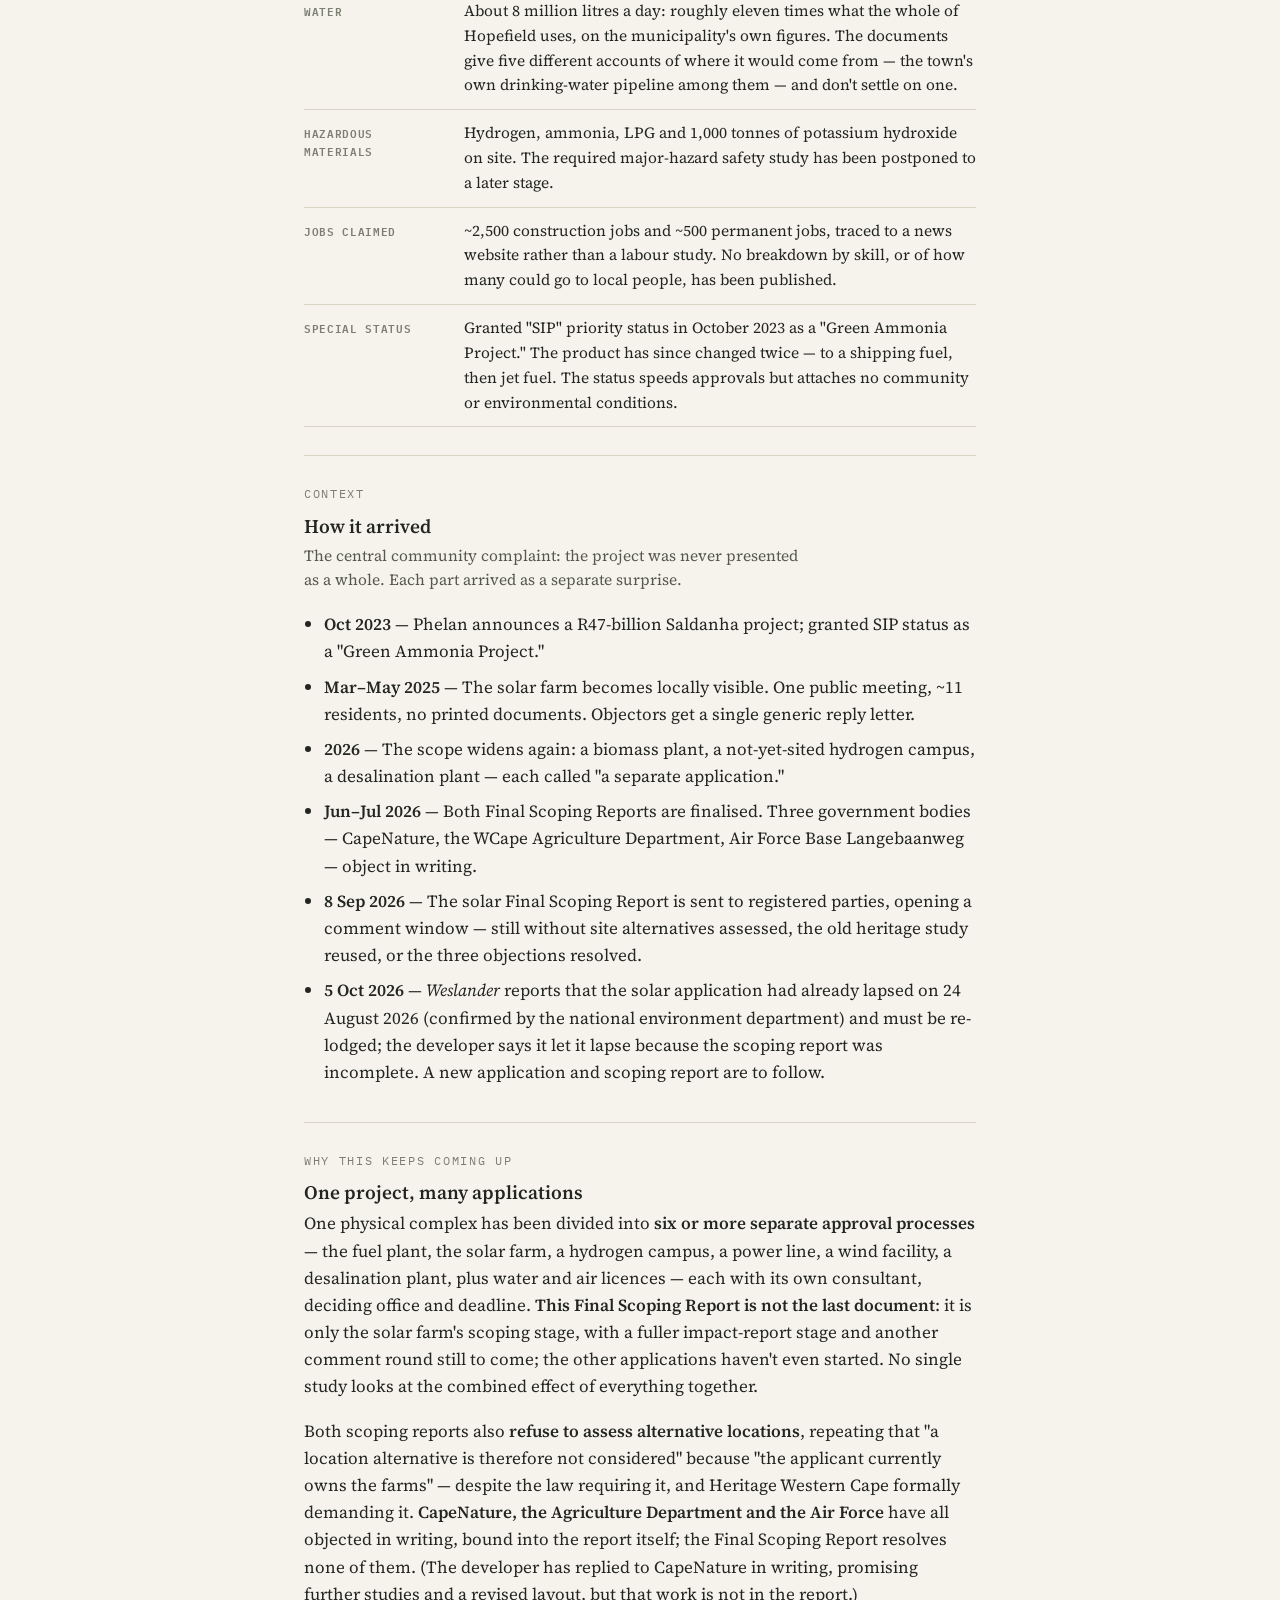
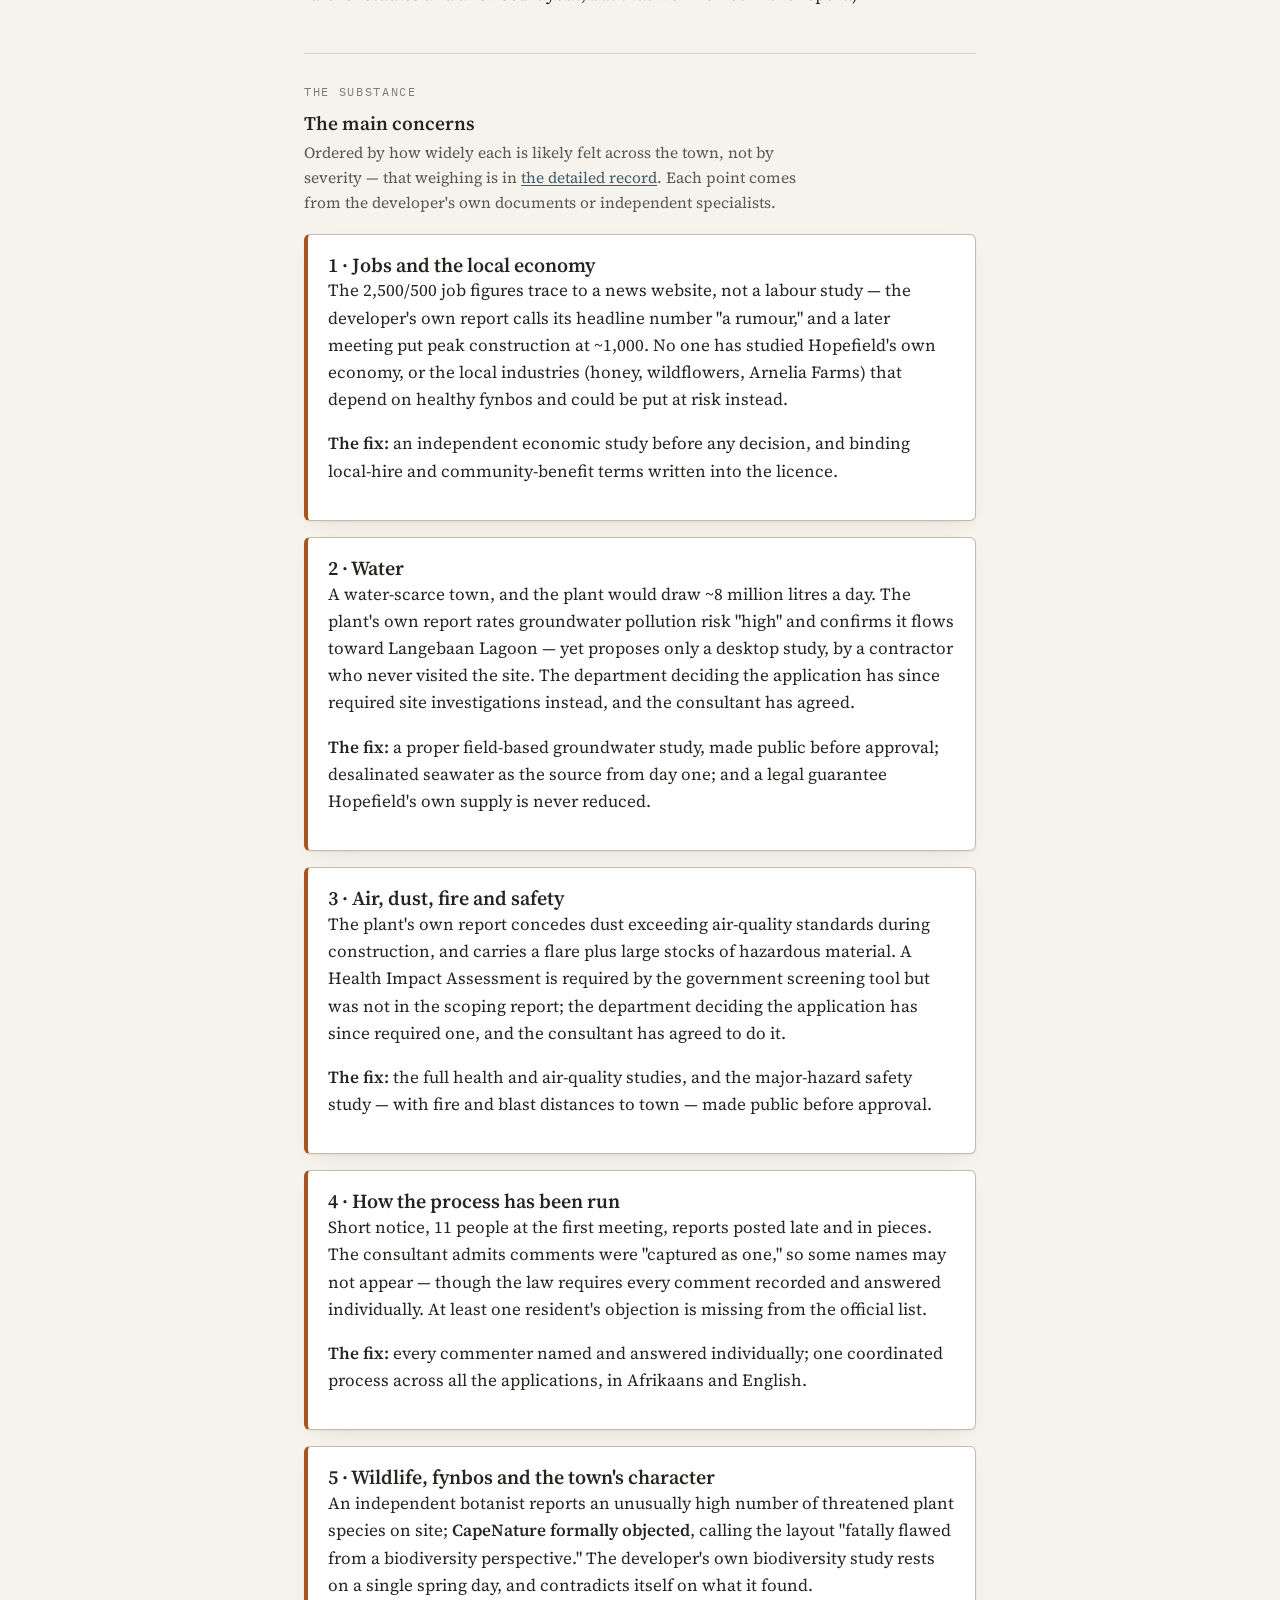
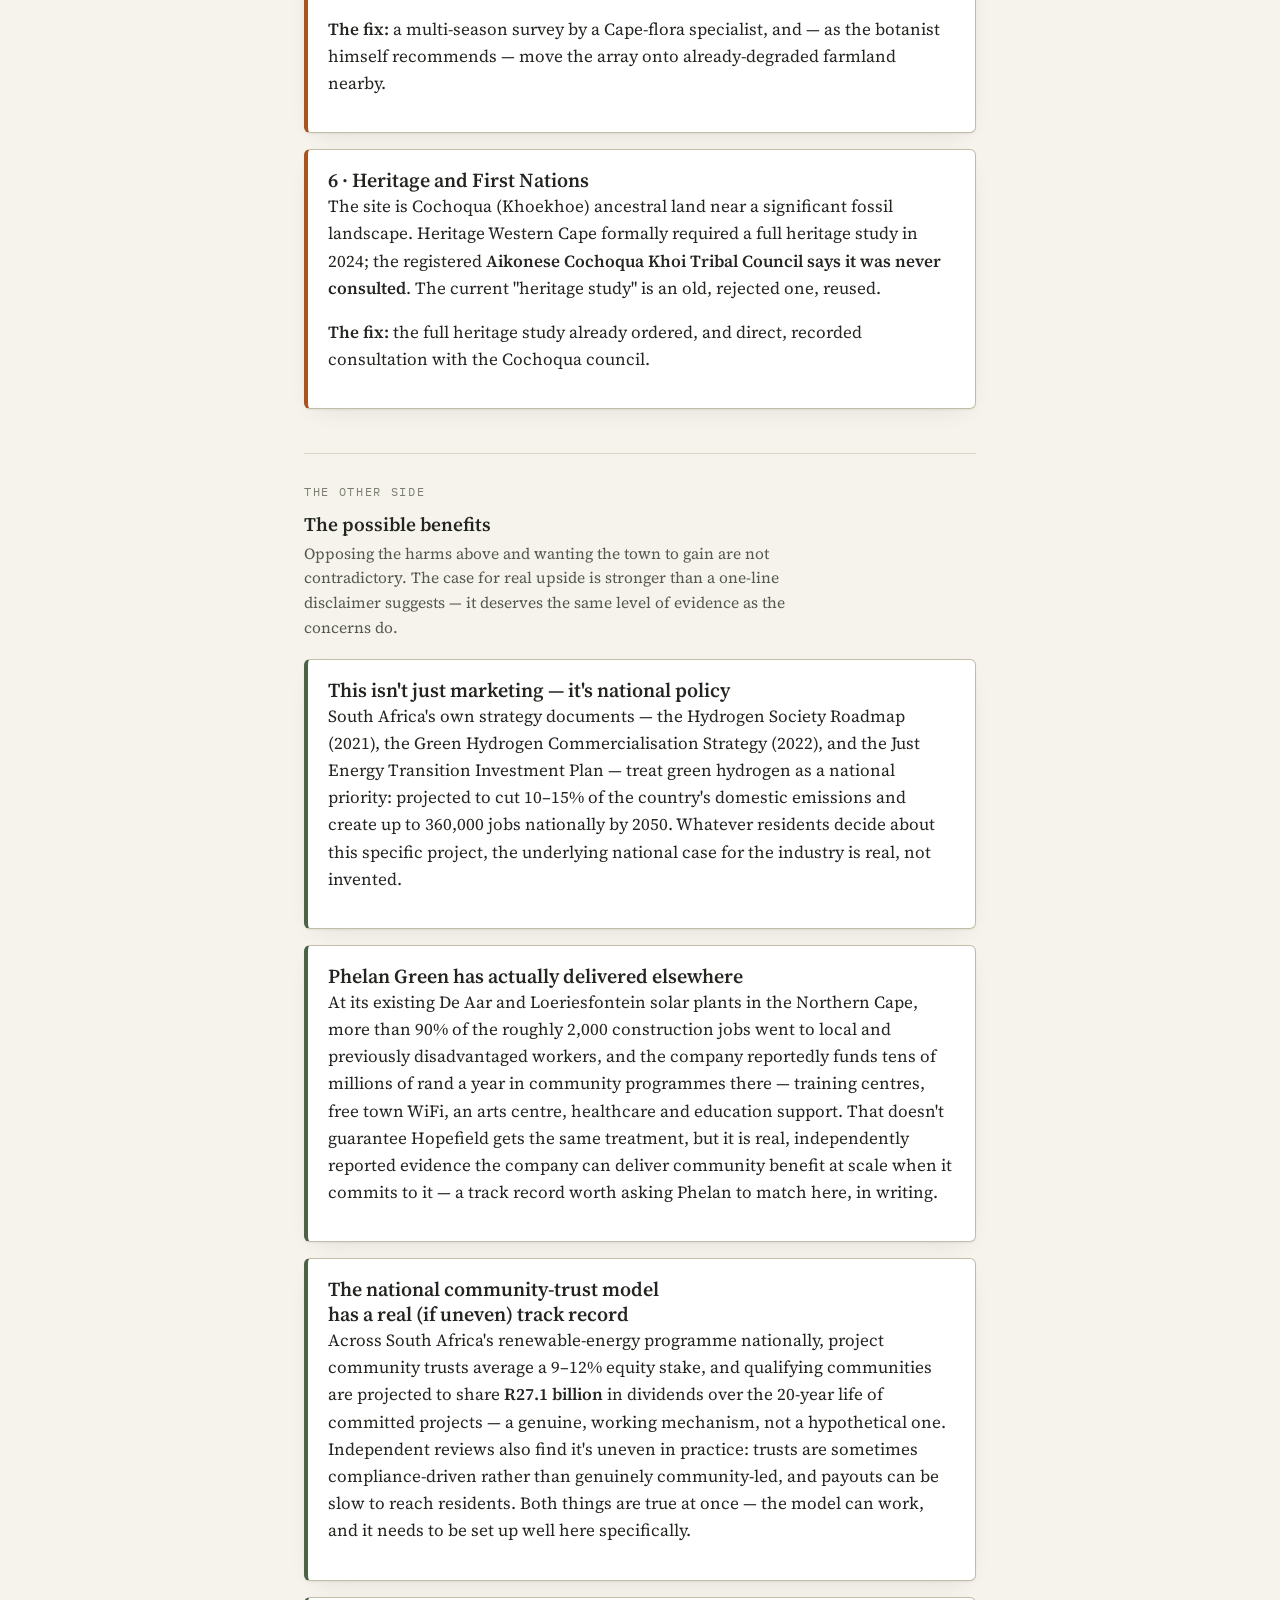
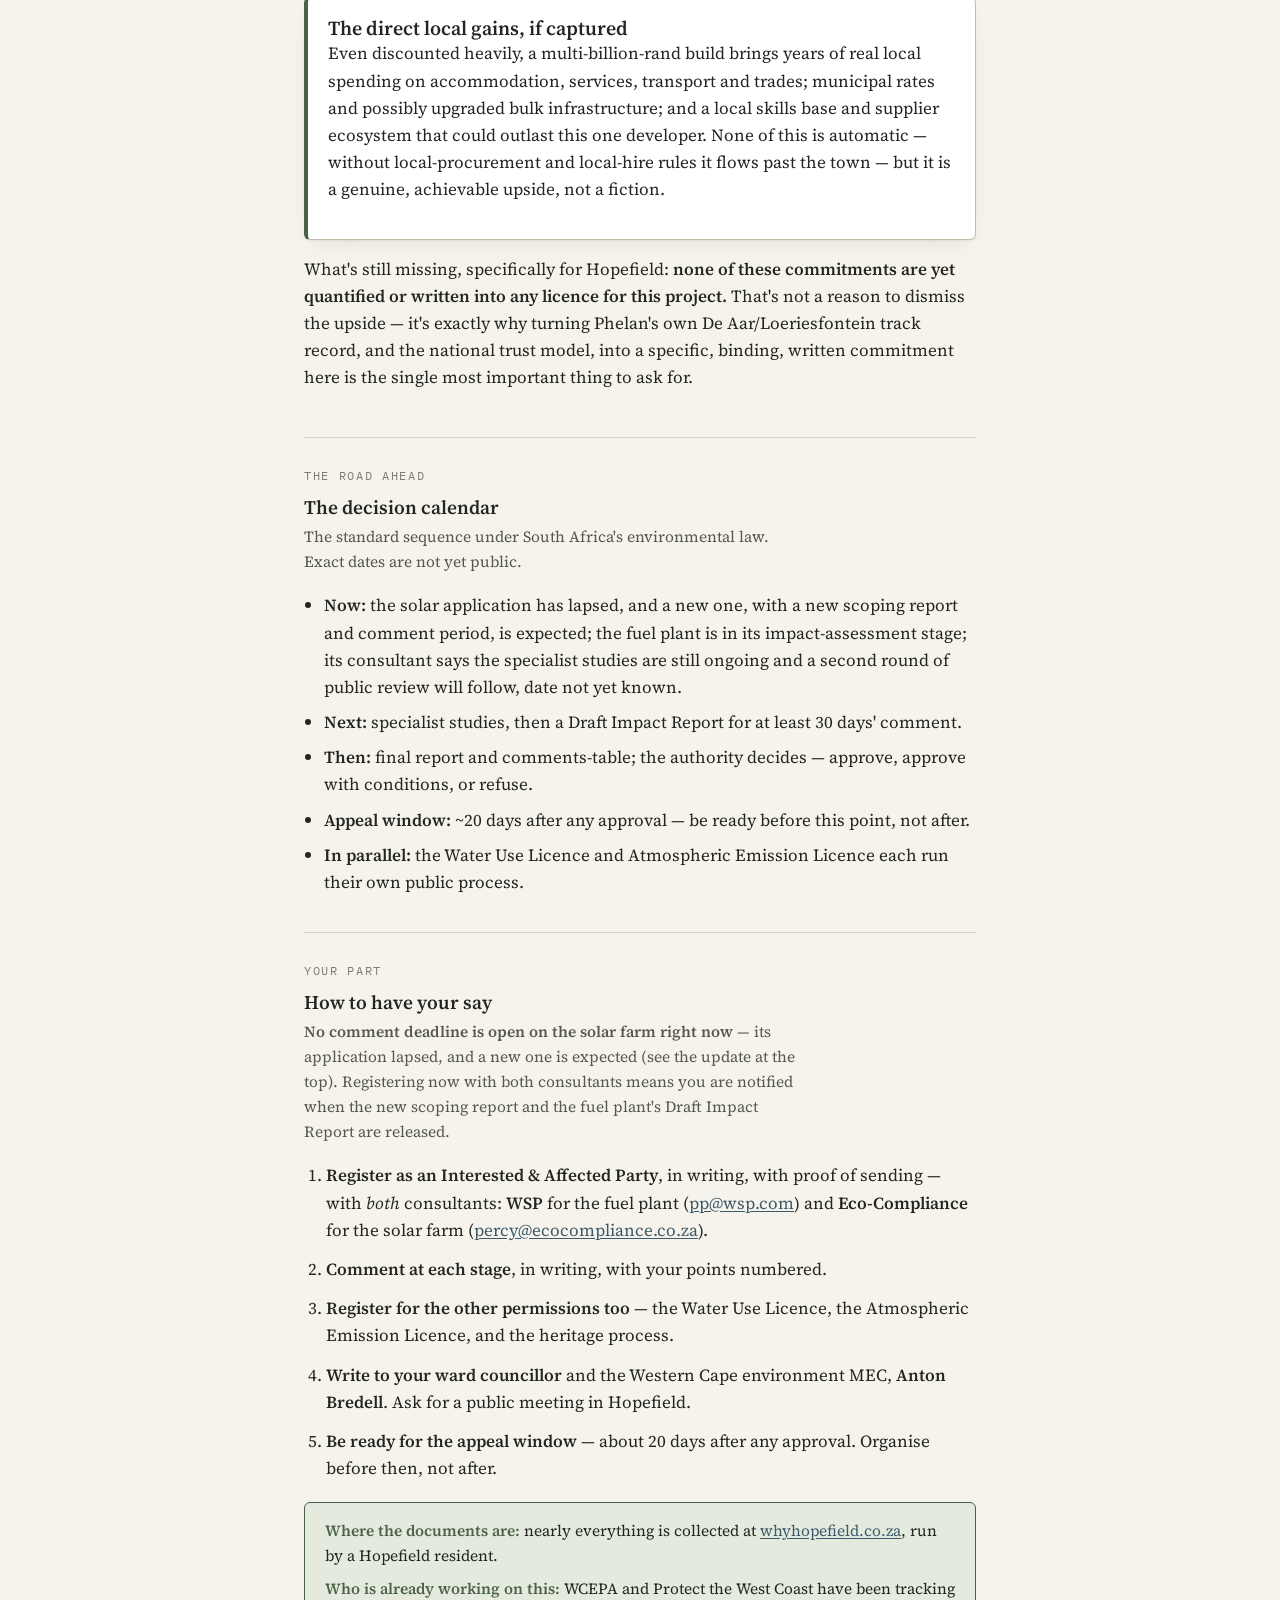
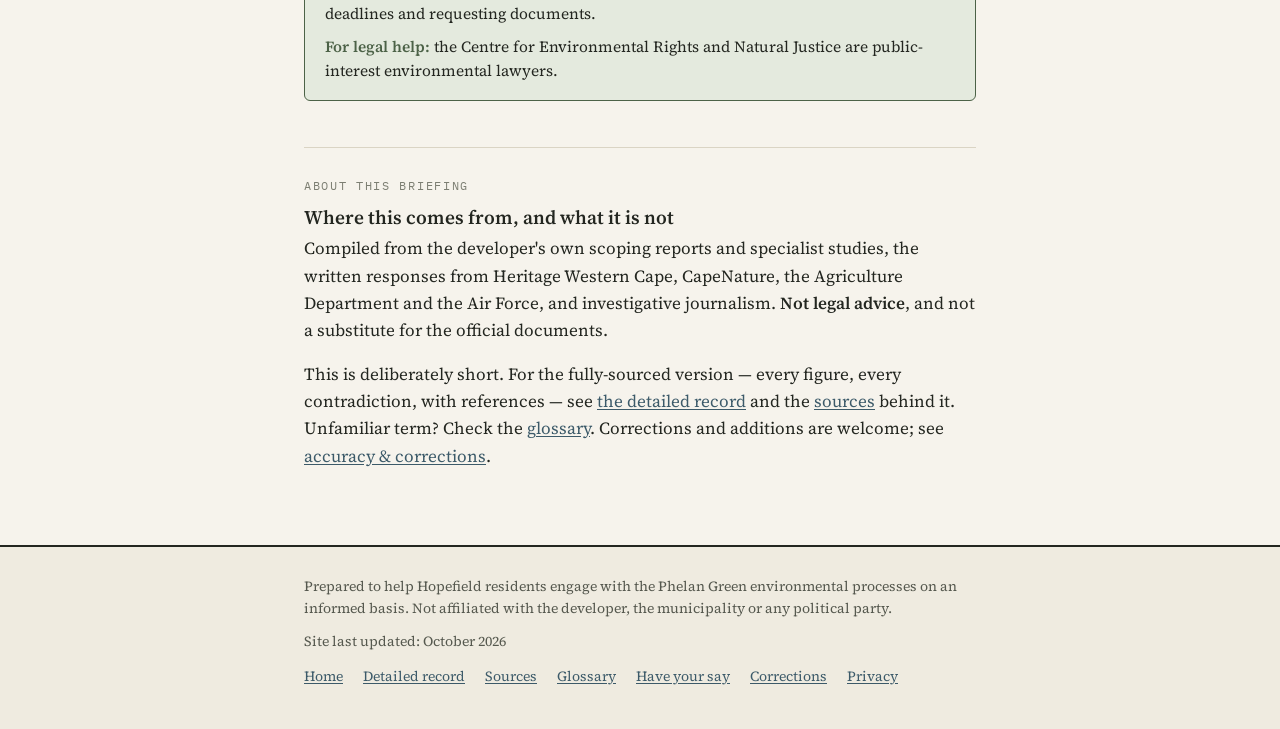
==== commit e3f71d30: "14 Oct update: no comment period open; Draft EIR date not yet known; boilers need a separate applica" ====
--- a/briefing.html
+++ b/briefing.html
@@ -52,8 +52,8 @@
 
   <section id="how">
     <div class="callout warn">
-      <p style="margin:0" lang="en"><strong>Update, 5 October 2026: there is no solar comment deadline on 8 October.</strong> The solar farm's environmental application has lapsed. <em>Weslander</em> (5 October 2026) reports that the national environment department confirmed the application (ref 14/12/16/3/3/2/2839) lapsed on 24 August 2026 and that a new application must be lodged; the developer says it let the application lapse because the scoping report was incomplete, and will submit a new application with an updated, more comprehensive scoping report. That should come with a new comment period. Comments sent on the old report may not carry over automatically, so keep a copy and be ready to send them again. The next window is likely to be the fuel plant's Draft Environmental Impact Report, expected from about mid-October (its final report is due by 19 November 2026). How to comment is below.</p>
-      <p style="margin:8px 0 0" lang="af"><strong>Hersien, 5 Oktober 2026: daar is geen sperdatum vir sonkragplaas-kommentaar op 8 Oktober nie.</strong> Die sonkragplaas se omgewingsaansoek het verval. <em>Weslander</em> (5 Oktober 2026) berig dat die nasionale omgewingsdepartement bevestig het dat die aansoek (verw. 14/12/16/3/3/2/2839) op 24 Augustus 2026 verval het en dat 'n nuwe aansoek ingedien moet word; die ontwikkelaar s&ecirc; hy het die aansoek laat verval omdat die bestekverslag onvolledig was, en sal 'n nuwe aansoek met 'n bygewerkte, meer omvattende bestekverslag indien. Dit behoort met 'n nuwe kommentaartydperk gepaard te gaan. Kommentaar wat op die ou verslag gestuur is, word dalk nie outomaties oorgedra nie, so hou 'n afskrif en wees gereed om dit weer te stuur. Die volgende venster is waarskynlik die brandstofaanleg se Konsep-omgewingsimpakverslag, wat vanaf omstreeks middel Oktober verwag word (sy finale verslag moet teen 19 November 2026 ingedien word). Hoe om kommentaar te lewer, is hieronder.</p>
+      <p style="margin:0" lang="en"><strong>Update, 14 October 2026: no comment period on the Phelan Green applications is open right now.</strong> The solar farm's environmental application has lapsed. <em>Weslander</em> (5 October 2026) reports that the national environment department confirmed the application (ref 14/12/16/3/3/2/2839) lapsed on 24 August 2026 and that a new application must be lodged; the developer says it let the application lapse because the scoping report was incomplete, and will submit a new application with an updated, more comprehensive scoping report. That should come with a new comment period. Comments sent on the old report may not carry over automatically, so keep a copy and be ready to send them again. The next window is the fuel plant's Draft Environmental Impact Report. Its consultant wrote on 13 October that the specialist studies are still ongoing and that a second round of public review will follow, so the date is not yet known; the final report is currently due by 19 November 2026. The developer has also announced plans for a project office in Hopefield where residents can view project information (<em>Weslander</em>, 8 October 2026). How to comment is below.</p>
+      <p style="margin:8px 0 0" lang="af"><strong>Hersien, 14 Oktober 2026: daar is tans geen kommentaartydperk oor die Phelan Green-aansoeke oop nie.</strong> Die sonkragplaas se omgewingsaansoek het verval. <em>Weslander</em> (5 Oktober 2026) berig dat die nasionale omgewingsdepartement bevestig het dat die aansoek (verw. 14/12/16/3/3/2/2839) op 24 Augustus 2026 verval het en dat 'n nuwe aansoek ingedien moet word; die ontwikkelaar s&ecirc; hy het die aansoek laat verval omdat die bestekverslag onvolledig was, en sal 'n nuwe aansoek met 'n bygewerkte, meer omvattende bestekverslag indien. Dit behoort met 'n nuwe kommentaartydperk gepaard te gaan. Kommentaar wat op die ou verslag gestuur is, word dalk nie outomaties oorgedra nie, so hou 'n afskrif en wees gereed om dit weer te stuur. Die volgende venster is die brandstofaanleg se Konsep-omgewingsimpakverslag. Sy konsultant het op 13 Oktober geskryf dat die spesialisstudies nog aan die gang is en dat 'n tweede rondte openbare kommentaar sal volg, so die datum is nog nie bekend nie; die finale verslag moet tans teen 19 November 2026 ingedien word. Die ontwikkelaar het ook planne aangekondig vir 'n projekkantoor in Hopefield waar inwoners projekinligting kan besigtig (<em>Weslander</em>, 8 Oktober 2026). Hoe om kommentaar te lewer, is hieronder.</p>
     </div>
   </section>
 
@@ -81,7 +81,7 @@
       <div><dt>Special status</dt><dd>Granted "SIP" priority status in October 2023 as a "Green Ammonia Project." The product has since changed twice &mdash; to a shipping fuel, then jet fuel. The status speeds approvals but attaches no community or environmental conditions.</dd></div>
     </dl>
     <dl class="factlist" lang="af">
-      <div><dt>Die idee</dt><dd>Sonkrag verdeel water in waterstof; die waterstof word gekombineer met koolstofdioksied (afkomstig van &rsquo;n aparte biomassa-aanleg wat deur &rsquo;n derde party besit en bedryf word, en hoofsaaklik uitheemse indringerbome, moontlik ook koringstrooi, verbrand) om sintetiese vliegtuigbrandstof vir uitvoer te vervaardig.</dd></div>
+      <div><dt>Die idee</dt><dd>Sonkrag verdeel water in waterstof; die waterstof word gekombineer met koolstofdioksied (afkomstig van &rsquo;n aparte biomassa-aanleg wat deur &rsquo;n derde party besit en bedryf word, en hoofsaaklik uitheemse indringerbome, moontlik ook koringstrooi, verbrand) om sintetiese straalbrandstof vir uitvoer te vervaardig.</dd></div>
       <div><dt>Ligging</dt><dd>Plaasgrond noord en oos van die dorp. Die maatskappy het ges&ecirc; ~3&nbsp;km van Hopefield; inwoners s&ecirc; die naaste grens is ~900&nbsp;m; die Finale Bestekverslag self s&ecirc; nou "ongeveer 1&nbsp;km noord van die dorp."</dd></div>
       <div><dt>Grootte</dt><dd>Sonkragplaas 3 000+&nbsp;hektaar, brandstofaanleg ~61&nbsp;hektaar, in fases gebou tot ongeveer 2032. Dit word hoofsaaklik gebou om die waterstof-aanleg van krag te voorsien, met oorskotkrag wat deur die Aurora-substasie na die nasionale kragnet gestuur word.</dd></div>
       <div><dt>Water</dt><dd>Ongeveer 8&nbsp;miljoen liter per dag: sowat elf keer meer as wat die hele Hopefield gebruik, volgens die munisipaliteit se eie syfers. Die dokumente gee vyf verskillende weergawes van waar dit vandaan sou kom &mdash; die dorp se eie drinkwaterpyplyn onder andere &mdash; en berus nie by enige van die weergawes nie.</dd></div>
@@ -104,13 +104,13 @@
       <li lang="en"><strong>Mar&ndash;May 2025</strong> &mdash; The solar farm becomes locally visible. One public meeting, ~11 residents, no printed documents. Objectors get a single generic reply letter.</li>
       <li lang="af"><strong>Mrt&ndash;Mei 2025</strong> &mdash; Die sonkragplaas word plaaslik sigbaar. Een openbare vergadering, ~11 inwoners, geen gedrukte dokumente nie. Beswaarmakers kry een generiese antwoordbrief.</li>
       <li lang="en"><strong>2026</strong> &mdash; The scope widens again: a biomass plant, a not-yet-sited hydrogen campus, a desalination plant &mdash; each called "a separate application."</li>
-      <li lang="af"><strong>2026</strong> &mdash; Die omvang groei weer: &rsquo;n biomassa-aanleg, 'n waterstofkampus waarvan die ligging nog nie bepaal is nie, 'n ontsoutingsaanleg &mdash; elk as "'n aparte aansoek" genoem.</li>
+      <li lang="af"><strong>2026</strong> &mdash; Die omvang groei weer: &rsquo;n biomassa-aanleg, 'n waterstofkompleks waarvan die ligging nog nie bepaal is nie, 'n ontsoutingsaanleg &mdash; elk as "'n aparte aansoek" genoem.</li>
       <li lang="en"><strong>Jun&ndash;Jul 2026</strong> &mdash; Both Final Scoping Reports are finalised. Three government bodies &mdash; CapeNature, the WCape Agriculture Department, Air Force Base Langebaanweg &mdash; object in writing.</li>
       <li lang="af"><strong>Jun&ndash;Jul 2026</strong> &mdash; Albei Finale Bestekverslae word gefinaliseer. Drie regeringsliggame &mdash; CapeNature, die Wes-Kaapse Departement Landbou, Lugmagbasis Langebaanweg &mdash; maak elk skriftelik beswaar.</li>
       <li lang="en"><strong>8 Sep 2026</strong> &mdash; The solar Final Scoping Report is sent to registered parties, opening a comment window &mdash; still without site alternatives assessed, the old heritage study reused, or the three objections resolved.</li>
       <li lang="en"><strong>5 Oct 2026</strong> &mdash; <em>Weslander</em> reports that the solar application had already lapsed on 24 August 2026 (confirmed by the national environment department) and must be re-lodged; the developer says it let it lapse because the scoping report was incomplete. A new application and scoping report are to follow.</li>
       <li lang="af"><strong>5 Okt 2026</strong> &mdash; <em>Weslander</em> berig dat die sonkragplaas-aansoek reeds op 24 Augustus 2026 verval het (bevestig deur die nasionale omgewingsdepartement) en weer ingedien moet word; die ontwikkelaar s&ecirc; hy het dit laat verval omdat die bestekverslag onvolledig was. 'n Nuwe aansoek en bestekverslag sal volg.</li>
-      <li lang="af"><strong>8 Sep 2026</strong> &mdash; Die sonkragplaas se Finale Bestekverslag word aan geregistreerde partye gestuur, wat 'n kommentaar-venster open &mdash; steeds sonder geassesseerde terreinalternatiewe, met die ou erfenisstudie hergebruik, en die drie besware onopgelos.</li>
+      <li lang="af"><strong>8 Sep 2026</strong> &mdash; Die sonkragplaas se Finale Bestekverslag word aan geregistreerde partye gestuur, wat 'n kommentaar-venster open &mdash; steeds sonder ge&euml;valueerde terreinalternatiewe, met die ou erfenisstudie hergebruik, en die drie besware onopgelos.</li>
     </ul>
   </section>
 
@@ -120,7 +120,7 @@
     <h2 class="sec" lang="en">One project, many applications</h2>
     <h2 class="sec" lang="af">Een projek, baie aansoeke</h2>
     <p lang="en">One physical complex has been divided into <strong>six or more separate approval processes</strong> &mdash; the fuel plant, the solar farm, a hydrogen campus, a power line, a wind facility, a desalination plant, plus water and air licences &mdash; each with its own consultant, deciding office and deadline. <strong>This Final Scoping Report is not the last document</strong>: it is only the solar farm's scoping stage, with a fuller impact-report stage and another comment round still to come; the other applications haven't even started. No single study looks at the combined effect of everything together.</p>
-    <p lang="af">Een fisiese kompleks is in <strong>ses of meer aparte goedkeuringsprosesse</strong> opgedeel &mdash; die brandstofaanleg, die sonkragplaas, 'n waterstofkampus, 'n kraglyn, 'n windkragfasiliteit, 'n ontsoutingsaanleg, plus water- en lugvergunnings &mdash; elk met sy eie konsultant, besluitnemende kantoor en sperdatum. <strong>Hierdie Finale Bestekverslag is nie die laaste dokument nie</strong>: dit is net die sonkragplaas se bestek-fase, met 'n voller impakverslag-fase en nog 'n rondte kommentaar wat later kom; die ander aansoeke het nog nie begin nie. Geen enkele studie kyk na die gesamentlike effek van alles as geheel nie.</p>
+    <p lang="af">Een fisiese kompleks is in <strong>ses of meer aparte goedkeuringsprosesse</strong> opgedeel &mdash; die brandstofaanleg, die sonkragplaas, 'n waterstofkompleks, 'n kraglyn, 'n windkragfasiliteit, 'n ontsoutingsaanleg, plus water- en lugvergunnings &mdash; elk met sy eie konsultant, besluitnemende kantoor en sperdatum. <strong>Hierdie Finale Bestekverslag is nie die laaste dokument nie</strong>: dit is net die sonkragplaas se bestek-fase, met 'n voller impakverslag-fase en nog 'n rondte kommentaar wat later kom; die ander aansoeke het nog nie begin nie. Geen enkele studie kyk na die gesamentlike effek van alles as geheel nie.</p>
     <p lang="en">Both scoping reports also <strong>refuse to assess alternative locations</strong>, repeating that "a location alternative is therefore not considered" because "the applicant currently owns the farms" &mdash; despite the law requiring it, and Heritage Western Cape formally demanding it. <strong>CapeNature, the Agriculture Department and the Air Force</strong> have all objected in writing, bound into the report itself; the Final Scoping Report resolves none of them. (The developer has replied to CapeNature in writing, promising further studies and a revised layout, but that work is not in the report.)</p>
     <p lang="af">Albei bestekverslae <strong>weier ook om alternatiewe liggings te oorweeg</strong>, en hou vol dat "'n alternatiewe ligging dus nie oorweeg word nie" omdat "die aansoeker tans die plase besit" &mdash; ten spyte daarvan dat die wet dit vereis en Erfenis Wes-Kaap dit formeel eis. <strong>CapeNature, die Departement Landbou en die Lugmag</strong> het almal skriftelik beswaar gemaak &ndash; met hierdie besware ingesluit by die verslag self; die Finale Bestekverslag los nie een daarvan op nie. (Die ontwikkelaar het skriftelik op CapeNature geantwoord en verdere studies en 'n hersiene uitleg belowe, maar daardie werk is nie in die verslag nie.)</p>
   </section>
@@ -236,8 +236,8 @@
     <p class="sec-note" lang="en">The standard sequence under South Africa's environmental law. Exact dates are not yet public.</p>
     <p class="sec-note" lang="af">Die standaardvolgorde ingevolge Suid-Afrika se omgewingswetgewing. Presiese datums is nog nie beskikbaar nie.</p>
     <ul class="plain">
-      <li lang="en"><strong>Now:</strong> the solar application has lapsed, and a new one, with a new scoping report and comment period, is expected; the fuel plant is in its impact-assessment stage, with a Draft Impact Report likely from about mid-October.</li>
-      <li lang="af"><strong>Nou:</strong> die sonkragplaas-aansoek het verval, en 'n nuwe een, met 'n nuwe bestekverslag en kommentaartydperk, word verwag; die brandstofaanleg is in sy impakbepalingsfase, met 'n Konsep-impakverslag waarskynlik vanaf omstreeks middel Oktober.</li>
+      <li lang="en"><strong>Now:</strong> the solar application has lapsed, and a new one, with a new scoping report and comment period, is expected; the fuel plant is in its impact-assessment stage; its consultant says the specialist studies are still ongoing and a second round of public review will follow, date not yet known.</li>
+      <li lang="af"><strong>Nou:</strong> die sonkragplaas-aansoek het verval, en 'n nuwe een, met 'n nuwe bestekverslag en kommentaartydperk, word verwag; die brandstofaanleg is in sy impakbepalingsfase; sy konsultant s&ecirc; die spesialisstudies is nog aan die gang en 'n tweede rondte openbare kommentaar sal volg, datum nog nie bekend nie.</li>
       <li lang="en"><strong>Next:</strong> specialist studies, then a Draft Impact Report for at least 30 days' comment.</li>
       <li lang="af"><strong>Volgende:</strong> spesialisstudies, dan 'n Konsep-impakverslag vir minstens 30 dae se kommentaar.</li>
       <li lang="en"><strong>Then:</strong> final report and comments-table; the authority decides &mdash; approve, approve with conditions, or refuse.</li>
@@ -296,7 +296,7 @@
 <footer>
   <div class="footer-inner">
     <p class="disc" lang="en">Prepared to help Hopefield residents engage with the Phelan Green environmental processes on an informed basis. Not affiliated with the developer, the municipality or any political party.</p>
-    <p class="disc" lang="af">Saamgestel om Hopefield-inwoners te help om ingelig aan die Phelan Green-omgewingsprosesse deel te neem. Nie verbonde aan die ontwikkelaar, die munisipaliteit of enige politieke party nie.</p>
+    <p class="disc" lang="af">Saamgestel om Hopefield-inwoners te help om ingelig by die Phelan Green-omgewingsprosesse betrokke te raak. Nie verbonde aan die ontwikkelaar, die munisipaliteit of enige politieke party nie.</p>
     <p class="disc" style="margin-top:8px">
       <span lang="en">Site last updated: </span><span lang="af">Webwerf laas opgedateer: </span><span id="siteUpdated">October 2026</span>
     </p>
